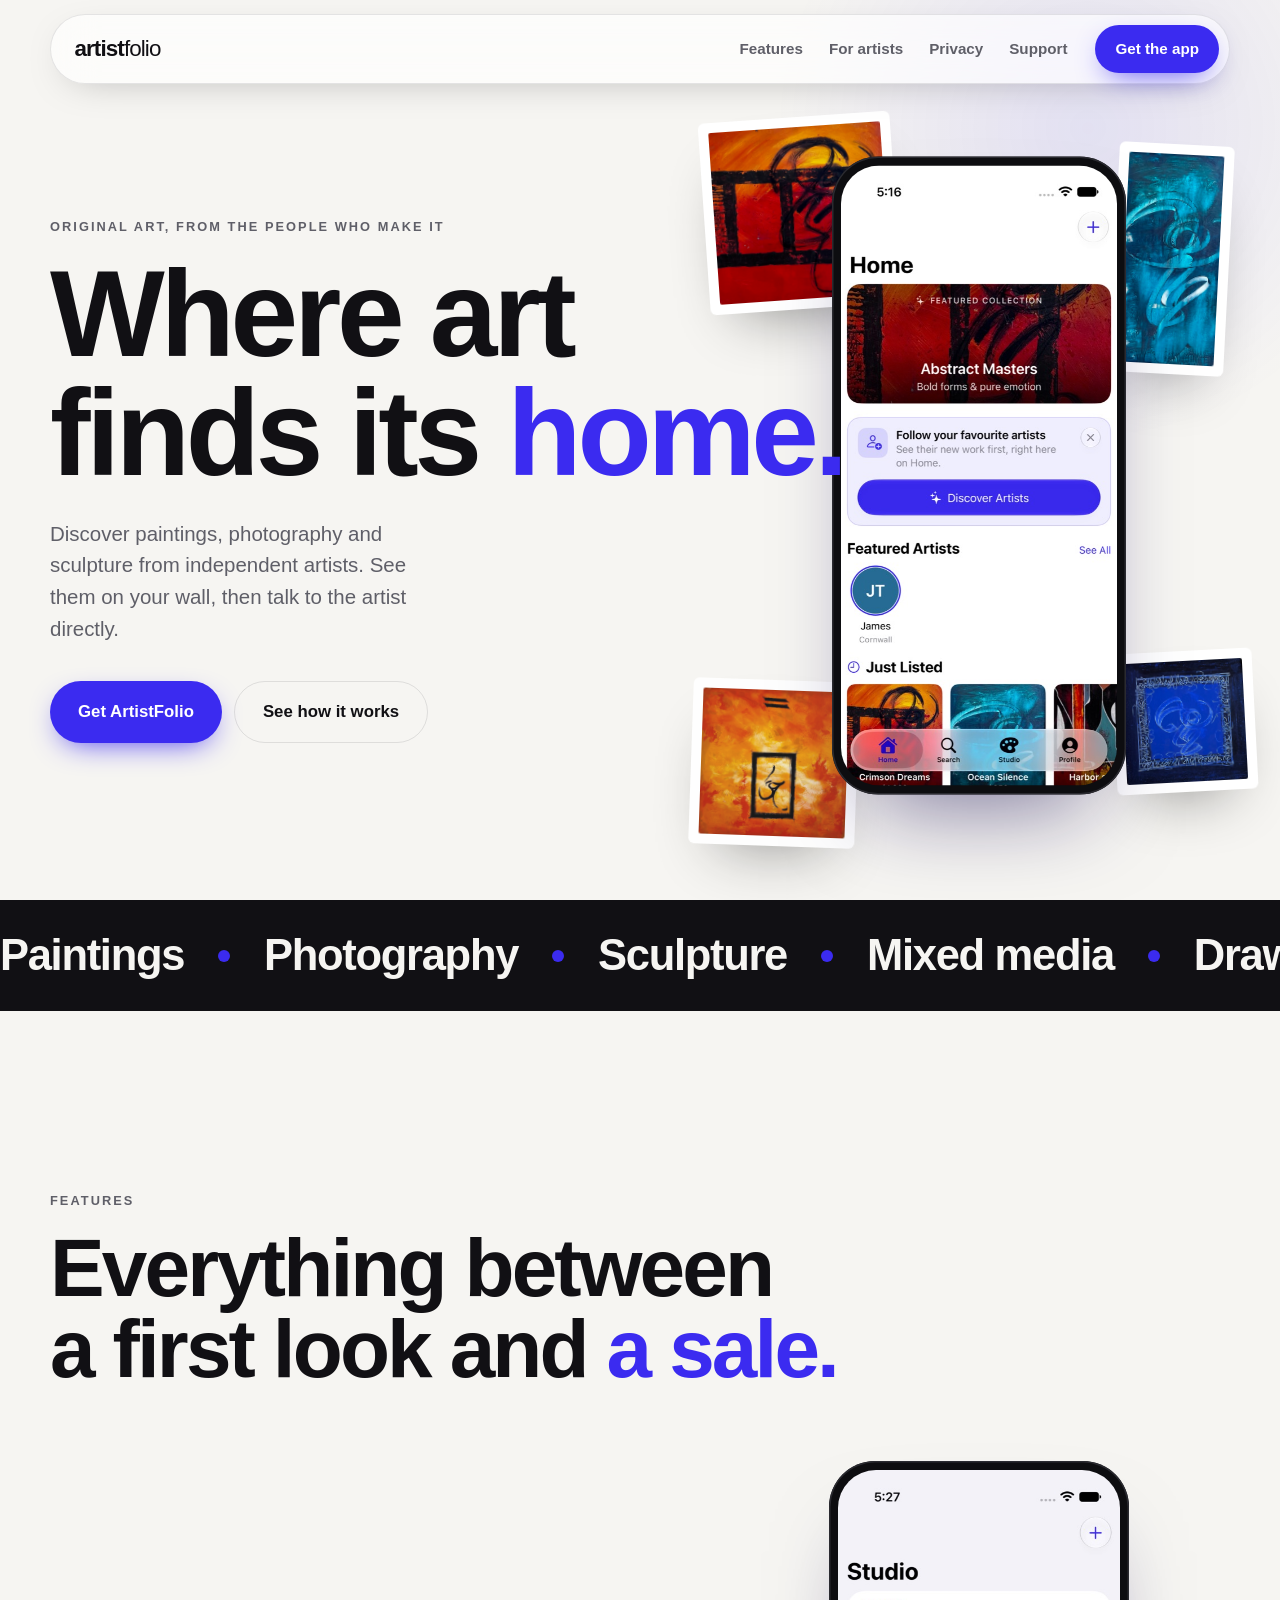
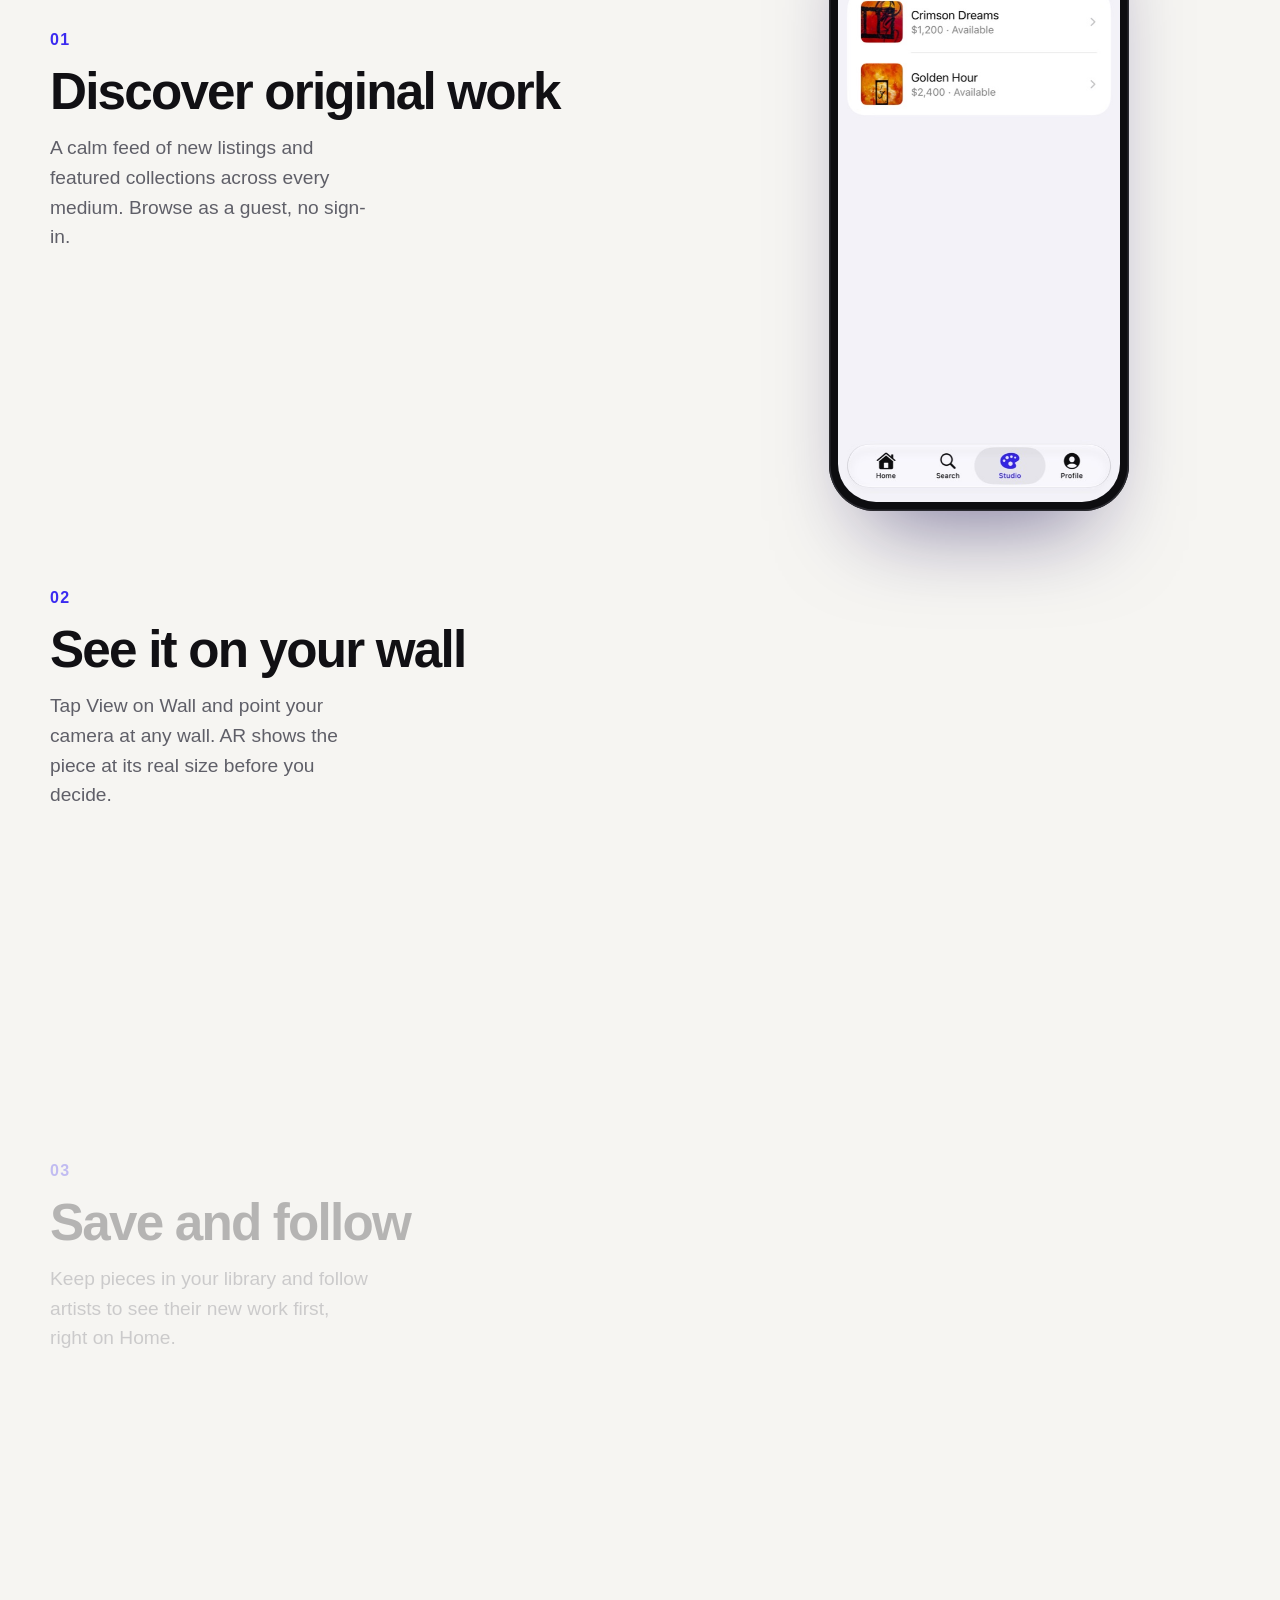
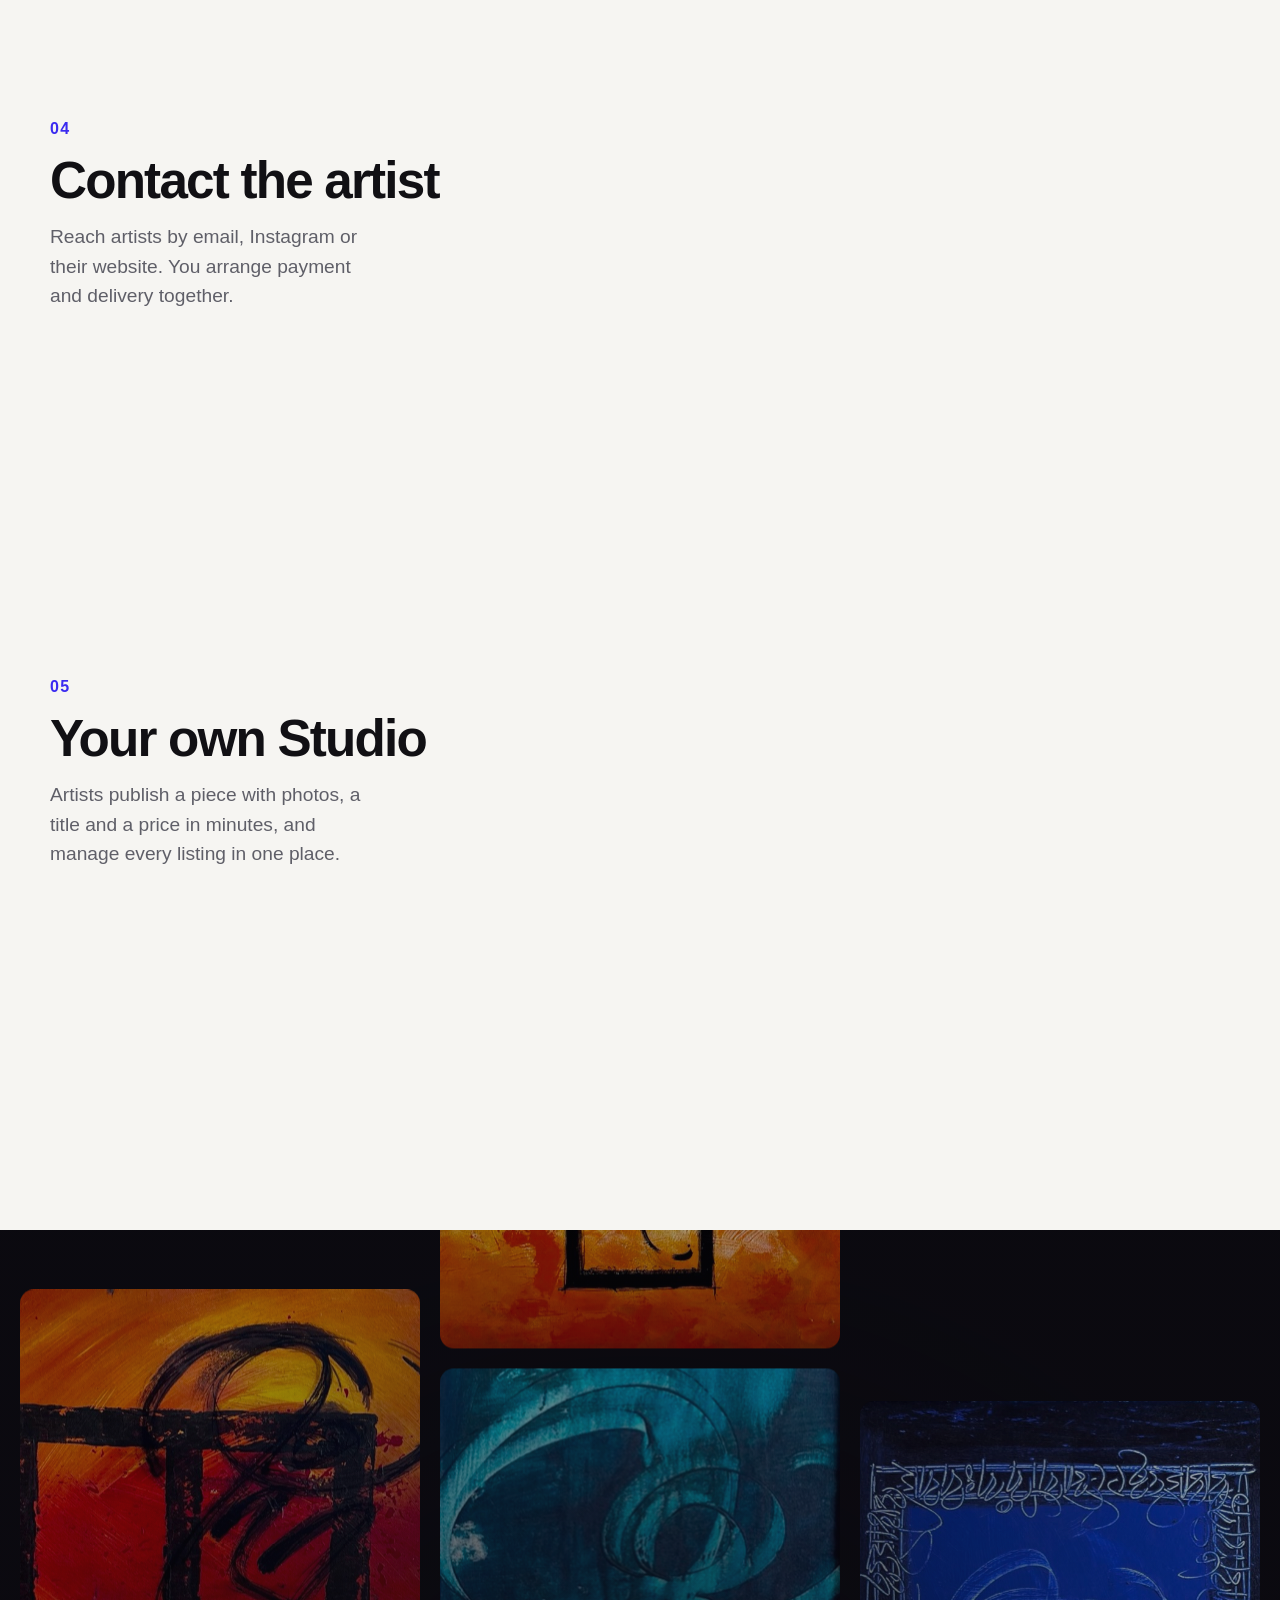
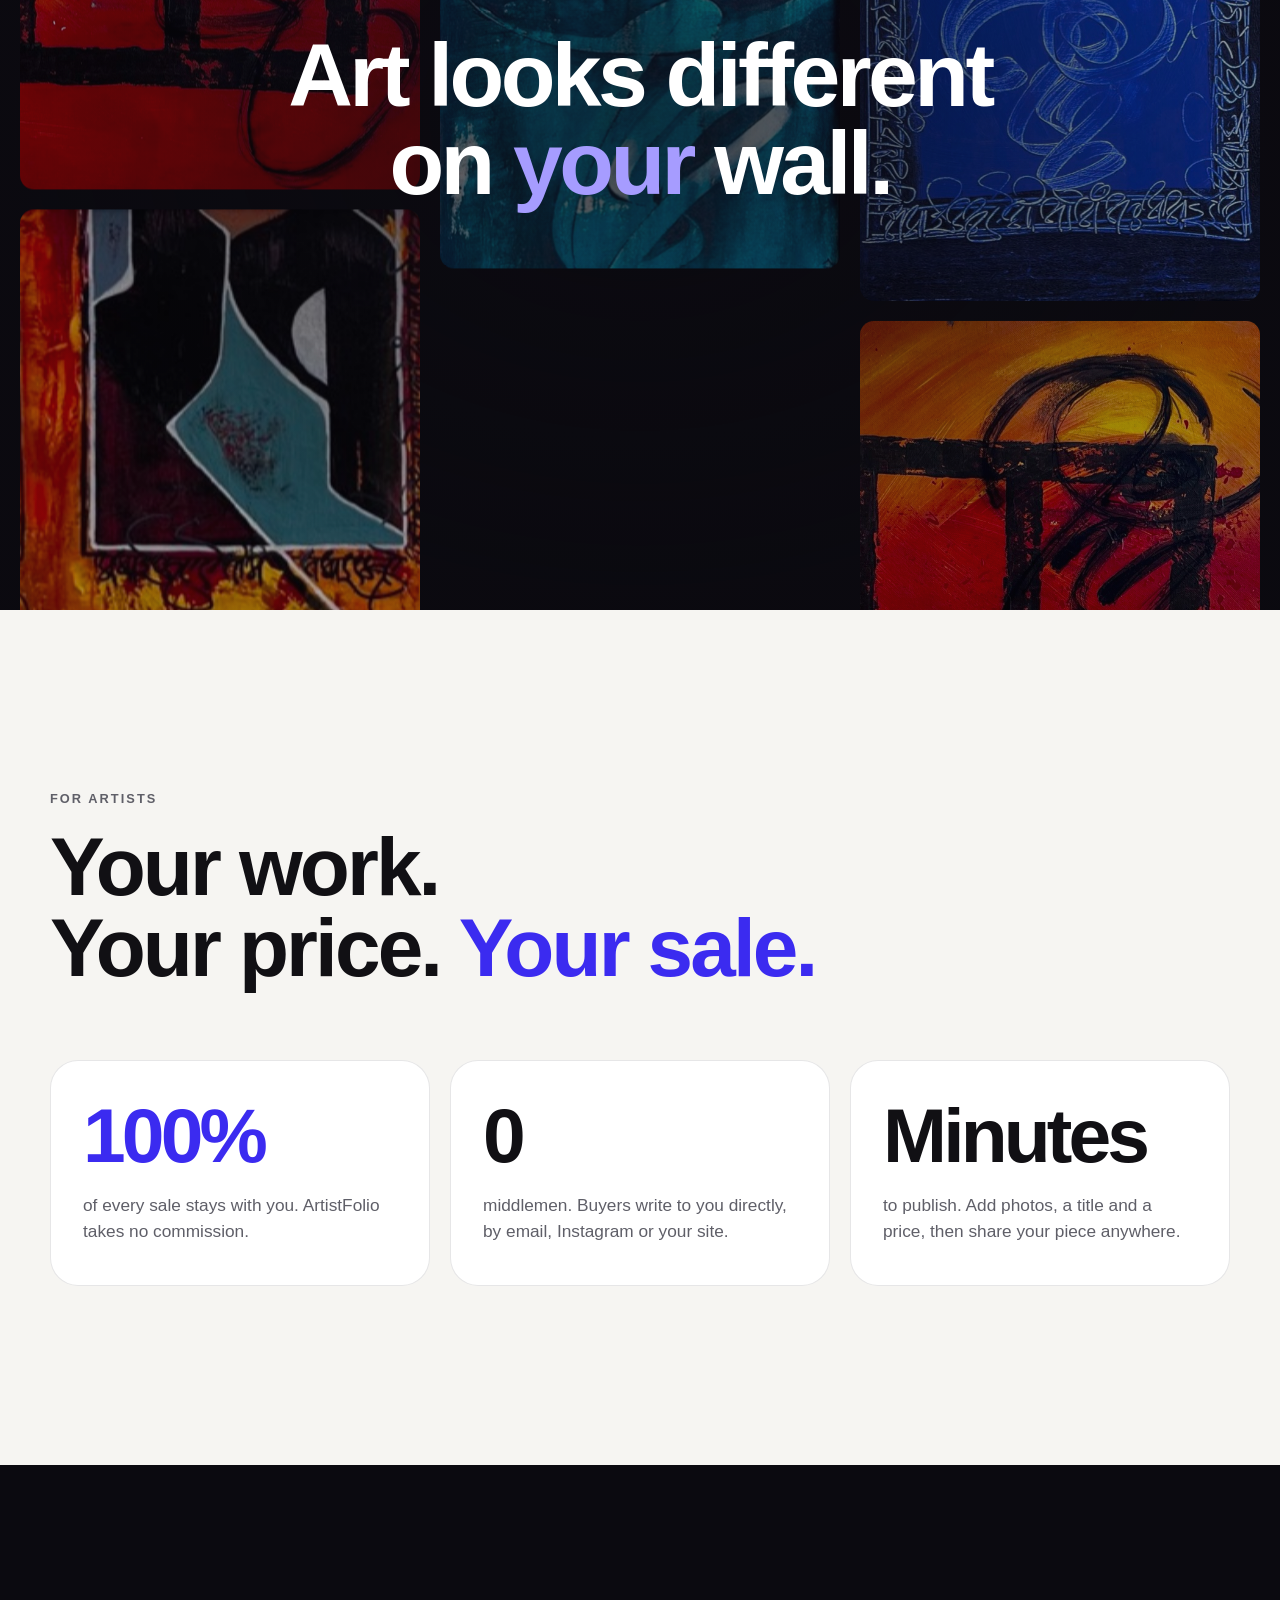
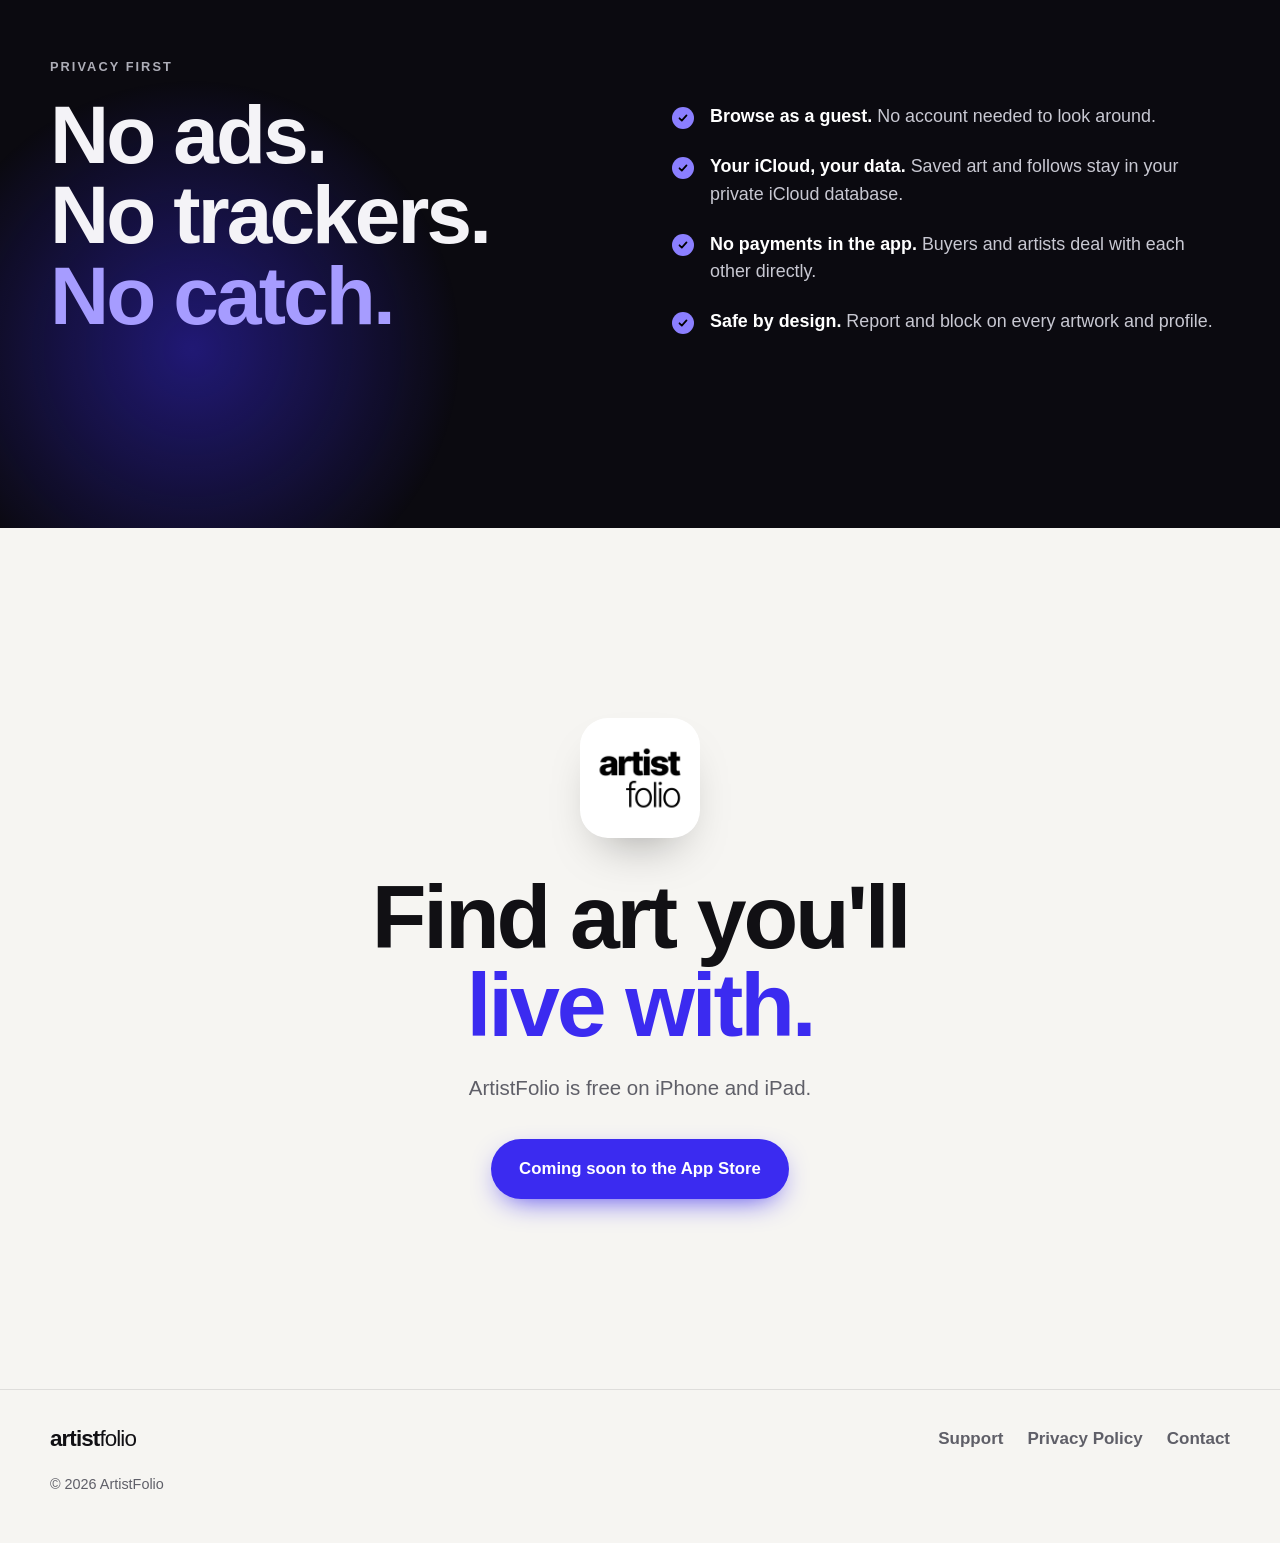
==== index.html @ d30d2eec "ArtistFolio landing page with parallax, support and privacy Co-Authored-By: Claude Opus 5.5 <noreply" ====
<!doctype html>
<html lang="en">
<head>
<meta charset="utf-8">
<meta name="viewport" content="width=device-width, initial-scale=1, viewport-fit=cover">
<title>ArtistFolio: discover and collect original art</title>
<meta name="description" content="ArtistFolio connects independent artists with collectors. Discover original paintings, photography and sculpture, preview art on your wall in AR, and contact artists directly. No commission, no ads, no trackers.">
<meta name="theme-color" content="#f6f5f2" media="(prefers-color-scheme: light)">
<meta name="theme-color" content="#0b0a10" media="(prefers-color-scheme: dark)">
<meta property="og:title" content="ArtistFolio">
<meta property="og:description" content="Where art finds its home. Discover and collect original art from independent artists.">
<meta property="og:type" content="website">
<meta property="og:site_name" content="ArtistFolio">
<meta property="og:url" content="https://artistfolioapp.com/">
<meta property="og:image" content="https://artistfolioapp.com/img/og-image.jpg">
<meta name="twitter:card" content="summary_large_image">
<link rel="apple-touch-icon" href="img/apple-touch-icon.png">
<link rel="icon" href="img/apple-touch-icon.png" type="image/png">
<link rel="stylesheet" href="landing.css?v=1">
<script>document.documentElement.classList.add('js')</script>
<script src="landing.js?v=1" defer></script>
</head>
<body>
<a class="skip" href="#main">Skip to content</a>

<header class="nav" id="nav">
  <div class="nav-bar glass">
    <a class="wordmark" href="#top" aria-label="ArtistFolio, back to top"><b>artist</b><span>folio</span></a>
    <nav class="nav-links" aria-label="Main">
      <a href="#features">Features</a>
      <a href="#artists">For artists</a>
      <a href="#privacy">Privacy</a>
      <a href="support.html">Support</a>
    </nav>
    <a class="btn btn-primary nav-cta" href="#download">Get the app</a>
  </div>
</header>

<main id="main">

<!-- Hero: three depth layers of artwork drift at different speeds -->
<section class="hero" id="top">
  <div class="hero-glow" data-speed="0.15" aria-hidden="true"></div>
  <div class="hero-art" aria-hidden="true">
    <figure class="frame f1" data-speed="-0.25"><img src="img/art-1.jpg" alt=""></figure>
    <figure class="frame f2" data-speed="0.35"><img src="img/art-2.jpg" alt=""></figure>
    <figure class="frame f3" data-speed="-0.12"><img src="img/art-3.jpg" alt=""></figure>
    <figure class="frame f4" data-speed="0.22"><img src="img/art-4.jpg" alt=""></figure>
  </div>
  <div class="container hero-inner">
    <p class="eyebrow">Original art, from the people who make it</p>
    <h1>Where art<br>finds its <em>home.</em></h1>
    <p class="lead">Discover paintings, photography and sculpture from independent artists. See them on your wall, then talk to the artist directly.</p>
    <div class="hero-actions">
      <a class="btn btn-primary btn-lg" href="#download">Get ArtistFolio</a>
      <a class="btn btn-ghost btn-lg" href="#features">See how it works</a>
    </div>
  </div>
  <div class="hero-phone" data-speed="-0.08">
    <div class="phone"><img src="img/screen-01_home.jpg" alt="ArtistFolio Home tab with a featured collection, featured artists and new listings" width="1100" height="2384"></div>
  </div>
</section>

<!-- Mediums band -->
<section class="band" aria-label="Mediums on ArtistFolio">
  <div class="band-track" data-drift="-1">
    <span>Paintings</span><i></i><span>Photography</span><i></i><span>Sculpture</span><i></i><span>Mixed media</span><i></i><span>Drawing</span><i></i><span>Printmaking</span><i></i>
    <span aria-hidden="true">Paintings</span><i></i><span aria-hidden="true">Photography</span><i></i><span aria-hidden="true">Sculpture</span><i></i><span aria-hidden="true">Mixed media</span><i></i>
  </div>
</section>

<!-- Features: phone pins while steps scroll past -->
<section class="features" id="features">
  <div class="container">
    <header class="section-head reveal">
      <p class="eyebrow">Features</p>
      <h2>Everything between<br>a first look and <em>a sale.</em></h2>
    </header>
    <div class="feature-grid">
      <div class="feature-steps">
        <article class="feature is-active">
          <span class="num">01</span>
          <h3>Discover original work</h3>
          <p>A calm feed of new listings and featured collections across every medium. Browse as a guest, no sign-in.</p>
        </article>
        <article class="feature">
          <span class="num">02</span>
          <h3>See it on your wall</h3>
          <p>Tap View on Wall and point your camera at any wall. AR shows the piece at its real size before you decide.</p>
        </article>
        <article class="feature">
          <span class="num">03</span>
          <h3>Save and follow</h3>
          <p>Keep pieces in your library and follow artists to see their new work first, right on Home.</p>
        </article>
        <article class="feature">
          <span class="num">04</span>
          <h3>Contact the artist</h3>
          <p>Reach artists by email, Instagram or their website. You arrange payment and delivery together.</p>
        </article>
        <article class="feature">
          <span class="num">05</span>
          <h3>Your own Studio</h3>
          <p>Artists publish a piece with photos, a title and a price in minutes, and manage every listing in one place.</p>
        </article>
      </div>
      <div class="feature-phone">
        <div class="phone phone-pin">
          <img class="is-active" src="img/screen-01_home.jpg" alt="Home feed" width="1100" height="2384">
          <img src="img/screen-03_detail.jpg" alt="Artwork detail with View on Wall" width="1100" height="2384" aria-hidden="true">
          <img src="img/screen-05_profile.jpg" alt="Profile with saved artworks and following" width="1100" height="2384" aria-hidden="true">
          <img src="img/screen-03_detail.jpg" alt="Artwork detail with Contact Artist" width="1100" height="2384" aria-hidden="true">
          <img src="img/screen-04_studio.jpg" alt="Studio with an artist's listings" width="1100" height="2384" aria-hidden="true">
        </div>
      </div>
    </div>
  </div>
</section>

<!-- Parallax gallery wall -->
<section class="wall" aria-label="Artwork on ArtistFolio">
  <div class="wall-col" data-speed="-0.18"><img src="img/art-1.jpg" alt="" loading="lazy"><img src="img/art-5.jpg" alt="" loading="lazy"></div>
  <div class="wall-col" data-speed="0.12"><img src="img/art-3.jpg" alt="" loading="lazy"><img src="img/art-2.jpg" alt="" loading="lazy"></div>
  <div class="wall-col" data-speed="-0.3"><img src="img/art-4.jpg" alt="" loading="lazy"><img src="img/art-1.jpg" alt="" loading="lazy"></div>
  <div class="wall-quote">
    <p>Art looks different<br>on <em>your</em> wall.</p>
  </div>
</section>

<!-- For artists -->
<section class="artists" id="artists">
  <div class="container">
    <header class="section-head reveal">
      <p class="eyebrow">For artists</p>
      <h2>Your work.<br>Your price. <em>Your sale.</em></h2>
    </header>
    <div class="stats">
      <div class="stat reveal"><strong>100%</strong><span>of every sale stays with you. ArtistFolio takes no commission.</span></div>
      <div class="stat reveal"><strong>0</strong><span>middlemen. Buyers write to you directly, by email, Instagram or your site.</span></div>
      <div class="stat reveal"><strong>Minutes</strong><span>to publish. Add photos, a title and a price, then share your piece anywhere.</span></div>
    </div>
  </div>
</section>

<!-- Privacy -->
<section class="privacy" id="privacy">
  <div class="privacy-glow" data-speed="0.2" aria-hidden="true"></div>
  <div class="container privacy-inner">
    <header class="section-head reveal">
      <p class="eyebrow">Privacy first</p>
      <h2>No ads.<br>No trackers.<br><em>No catch.</em></h2>
    </header>
    <ul class="checks reveal">
      <li><b>Browse as a guest.</b> No account needed to look around.</li>
      <li><b>Your iCloud, your data.</b> Saved art and follows stay in your private iCloud database.</li>
      <li><b>No payments in the app.</b> Buyers and artists deal with each other directly.</li>
      <li><b>Safe by design.</b> Report and block on every artwork and profile.</li>
    </ul>
  </div>
</section>

<!-- Download -->
<section class="cta" id="download">
  <div class="container cta-inner reveal">
    <img class="cta-logo" src="img/logo.png" alt="" width="520" height="520">
    <h2>Find art you'll<br><em>live with.</em></h2>
    <p class="lead">ArtistFolio is free on iPhone and iPad.</p>
    <a class="btn btn-primary btn-lg" href="mailto:artistfolio.app@gmail.com?subject=ArtistFolio%20launch">Coming soon to the App Store</a>
  </div>
</section>

</main>

<footer class="footer">
  <div class="container footer-inner">
    <a class="wordmark" href="#top"><b>artist</b><span>folio</span></a>
    <nav aria-label="Footer">
      <a href="support.html">Support</a>
      <a href="privacy.html">Privacy Policy</a>
      <a href="mailto:artistfolio.app@gmail.com">Contact</a>
    </nav>
    <p>© 2026 ArtistFolio</p>
  </div>
</footer>
</body>
</html>
---- landing.css ----
/* ArtistFolio landing. Gallery-white walls, heavy type, ultramarine used sparingly. */
:root {
  --bg: #f6f5f2;
  --surface: #ffffff;
  --ink: #111014;
  --ink-2: #5f5f68;
  --line: rgba(17, 16, 20, .1);
  --accent: #3b2bf0;
  --on-accent: #fff;
  --accent-soft: rgba(59, 43, 240, .1);
  --dark: #0b0a10;
  --glass: rgba(255, 255, 255, .66);
  --radius: 28px;
  --font: -apple-system, BlinkMacSystemFont, "SF Pro Display", "Inter", "Helvetica Neue", Arial, sans-serif;
  color-scheme: light dark;
}
@media (prefers-color-scheme: dark) {
  :root {
    --bg: #0b0a10;
    --surface: #16151c;
    --ink: #f4f3f7;
    --ink-2: #aeaeb8;
    --line: rgba(255, 255, 255, .12);
    --accent: #8b7fff;
    --on-accent: #000;
    --accent-soft: rgba(139, 127, 255, .14);
    --glass: rgba(22, 21, 28, .62);
  }
}

*, *::before, *::after { box-sizing: border-box; }
html { scroll-behavior: smooth; -webkit-text-size-adjust: 100%; }
@media (prefers-reduced-motion: reduce) { html { scroll-behavior: auto; } }
body {
  margin: 0;
  font-family: var(--font);
  background: var(--bg);
  color: var(--ink);
  line-height: 1.55;
  font-size: 1.0625rem;
  -webkit-font-smoothing: antialiased;
  overflow-x: hidden;
}
img { display: block; max-width: 100%; }
a { color: inherit; }
h1, h2, h3 { margin: 0; font-weight: 850; letter-spacing: -.035em; line-height: .98; }
em { font-style: normal; color: var(--accent); }
.container { width: min(1180px, 100% - 48px); margin-inline: auto; }
.skip { position: absolute; left: -999px; top: 8px; z-index: 100; background: var(--ink); color: var(--bg); padding: 8px 14px; border-radius: 8px; }
.skip:focus { left: 8px; }
:focus-visible { outline: 3px solid var(--accent); outline-offset: 3px; border-radius: 6px; }

.eyebrow {
  margin: 0 0 18px;
  font-size: .8rem; font-weight: 700; letter-spacing: .16em; text-transform: uppercase;
  color: var(--ink-2);
}
.lead { font-size: clamp(1.1rem, 1.6vw, 1.3rem); color: var(--ink-2); max-width: 34ch; margin: 24px 0 0; }

/* Buttons */
.btn {
  display: inline-flex; align-items: center; justify-content: center;
  padding: 12px 20px; border-radius: 999px;
  font-weight: 700; font-size: .95rem; text-decoration: none; white-space: nowrap;
  transition: transform .2s ease, background .2s ease, box-shadow .2s ease;
}
.btn-lg { padding: 17px 28px; font-size: 1.05rem; }
.btn-primary { background: var(--accent); color: var(--on-accent); box-shadow: 0 10px 30px -12px var(--accent); }
.btn-primary:hover { transform: translateY(-2px); box-shadow: 0 16px 36px -12px var(--accent); }
.btn-ghost { border: 1.5px solid var(--line); color: var(--ink); }
.btn-ghost:hover { background: var(--accent-soft); }

/* Nav: glass pill, like the app's tab bar */
.nav { position: fixed; inset: 14px 0 auto; z-index: 50; display: flex; justify-content: center; pointer-events: none; }
.glass {
  background: var(--glass);
  backdrop-filter: blur(22px) saturate(1.6);
  -webkit-backdrop-filter: blur(22px) saturate(1.6);
  border: 1px solid var(--line);
  box-shadow: 0 10px 40px -20px rgba(0, 0, 0, .35);
}
.nav-bar {
  pointer-events: auto;
  width: min(1180px, 100% - 28px);
  display: flex; align-items: center; gap: 28px;
  padding: 10px 10px 10px 24px; border-radius: 999px;
  transition: width .35s ease, padding .35s ease;
}
.nav.is-compact .nav-bar { width: min(860px, 100% - 28px); }
.wordmark { text-decoration: none; font-size: 1.4rem; letter-spacing: -.04em; line-height: 1; }
.wordmark b { font-weight: 900; }
.wordmark span { font-weight: 300; }
.nav-links { display: flex; gap: 26px; margin-left: auto; }
.nav-links a { text-decoration: none; font-weight: 600; font-size: .95rem; color: var(--ink-2); }
.nav-links a:hover { color: var(--ink); }
@media (max-width: 760px) {
  .nav-links { display: none; }
  .nav-cta { margin-left: auto; }
}

/* Hero */
.hero {
  position: relative; min-height: 100svh;
  display: grid; grid-template-columns: 1fr; align-items: center;
  padding: 140px 0 80px; overflow: hidden; isolation: isolate;
}
.hero-glow {
  position: absolute; z-index: -2; width: 70vw; height: 70vw; right: -20vw; top: -25vw;
  background: radial-gradient(closest-side, var(--accent-soft), transparent 70%);
  border-radius: 50%;
}
.hero-inner { position: relative; z-index: 2; }
.hero h1 { font-size: clamp(3.4rem, 9.5vw, 8.6rem); }
.hero-actions { display: flex; flex-wrap: wrap; gap: 12px; margin-top: 36px; }

.hero-art { position: absolute; inset: 0; z-index: -1; pointer-events: none; }
.frame {
  position: absolute; margin: 0; padding: 10px; background: var(--surface);
  border-radius: 6px; box-shadow: 0 30px 60px -30px rgba(0, 0, 0, .45);
  will-change: transform;
}
.frame img { width: 100%; height: 100%; object-fit: cover; border-radius: 2px; }
.f1 { width: 15vw; aspect-ratio: 1; right: 30vw; top: 13vh; rotate: -4deg; }
.f2 { width: 9vw; aspect-ratio: .5; right: 4vw; top: 16vh; rotate: 3deg; }
.f3 { width: 13vw; aspect-ratio: 1; right: 33vw; bottom: 6vh; rotate: 2deg; opacity: .9; }
.f4 { width: 11vw; aspect-ratio: 1; right: 2vw; bottom: 12vh; rotate: -3deg; }

.hero-phone { position: absolute; right: 12vw; top: 50%; translate: 0 -46%; z-index: 1; width: min(300px, 23vw); }
.phone {
  position: relative; aspect-ratio: 1100 / 2384; border-radius: 46px; padding: 9px;
  background: #0d0d10; box-shadow: 0 50px 90px -40px rgba(20, 10, 80, .55), inset 0 0 0 1.5px #2a2a30;
}
.phone img { width: 100%; height: 100%; object-fit: cover; border-radius: 38px; }

@media (max-width: 980px) {
  .hero { padding-bottom: 0; }
  .hero-phone { position: relative; right: auto; top: auto; translate: none; width: min(280px, 70vw); margin: 56px auto -120px; }
  .f1 { width: 30vw; right: -6vw; top: 12vh; opacity: .25; }
  .f2, .f3 { display: none; }
  .f4 { width: 24vw; left: -6vw; right: auto; bottom: 30vh; opacity: .25; }
}

/* Mediums band */
.band { position: relative; z-index: 3; background: var(--ink); color: var(--bg); overflow: hidden; padding: 22px 0; }
.band-track { display: flex; align-items: center; gap: 34px; width: max-content; will-change: transform; }
.band span { font-size: clamp(1.6rem, 3.4vw, 2.8rem); font-weight: 850; letter-spacing: -.03em; }
.band i { width: 12px; height: 12px; border-radius: 50%; background: var(--accent); flex: none; }

/* Section heads */
section { position: relative; }
.section-head h2 { font-size: clamp(2.6rem, 6.4vw, 5.6rem); }
.features, .artists { padding: clamp(96px, 14vw, 180px) 0; }

/* Features */
.feature-grid { display: grid; grid-template-columns: 1.1fr .9fr; gap: 64px; margin-top: 72px; }
.feature { min-height: 62vh; display: flex; flex-direction: column; justify-content: center; opacity: .28; transition: opacity .45s ease; }
.feature.is-active { opacity: 1; }
.feature .num { font-weight: 800; color: var(--accent); font-size: 1rem; letter-spacing: .08em; }
.feature h3 { font-size: clamp(2rem, 4vw, 3.4rem); margin: 14px 0 16px; }
.feature p { color: var(--ink-2); font-size: 1.2rem; max-width: 30ch; margin: 0; }
.feature-phone { position: relative; }
.phone-pin { position: sticky; top: calc(50vh - min(310px, 38vh)); width: min(300px, 100%); height: auto; margin-inline: auto; }
.phone-pin img { position: absolute; inset: 9px; width: calc(100% - 18px); height: calc(100% - 18px); opacity: 0; transform: scale(.98); transition: opacity .5s ease, transform .5s ease; }
.phone-pin img.is-active { opacity: 1; transform: none; }
@media (max-width: 860px) {
  .feature-grid { grid-template-columns: 1fr; gap: 0; }
  .feature-phone { display: none; }
  .feature { min-height: auto; opacity: 1; padding: 36px 0; border-top: 1px solid var(--line); }
}

/* Gallery wall: three columns drift at different speeds */
.wall {
  height: clamp(560px, 110vh, 980px); overflow: hidden;
  display: grid; grid-template-columns: repeat(3, 1fr); gap: 20px; padding: 0 20px;
  background: var(--dark);
}
.wall-col { display: grid; gap: 20px; align-content: start; margin-top: -12vh; will-change: transform; }
.wall-col:nth-child(2) { margin-top: -30vh; }
.wall-col img { width: 100%; aspect-ratio: 4 / 5; object-fit: cover; border-radius: 14px; }
.wall-quote {
  position: absolute; inset: 0; display: grid; place-items: center; text-align: center;
  background: radial-gradient(ellipse at center, rgba(11, 10, 16, .78), rgba(11, 10, 16, .35) 70%);
}
.wall-quote p { margin: 0; color: #fff; font-weight: 900; letter-spacing: -.04em; line-height: .98; font-size: clamp(2.6rem, 7vw, 6.4rem); }
.wall-quote em { color: #a69cff; }

/* For artists */
.stats { display: grid; grid-template-columns: repeat(3, 1fr); gap: 20px; margin-top: 72px; }
.stat { background: var(--surface); border: 1px solid var(--line); border-radius: var(--radius); padding: 36px 32px 40px; }
.stat strong { display: block; font-size: clamp(3rem, 6vw, 5rem); font-weight: 900; letter-spacing: -.05em; line-height: 1; }
.stat:first-child strong { color: var(--accent); }
.stat span { display: block; margin-top: 18px; color: var(--ink-2); font-size: 1.08rem; }
@media (max-width: 860px) { .stats { grid-template-columns: 1fr; } }

/* Privacy: dark room */
.privacy { background: var(--dark); color: #f4f3f7; padding: clamp(110px, 15vw, 200px) 0; overflow: hidden; isolation: isolate; }
.privacy .eyebrow { color: #aeaeb8; }
.privacy em { color: #a69cff; }
.privacy-glow {
  position: absolute; z-index: -1; width: 60vw; height: 60vw; left: -15vw; bottom: -30vw; border-radius: 50%;
  background: radial-gradient(closest-side, rgba(59, 43, 240, .45), transparent 70%);
}
.privacy-inner { display: grid; grid-template-columns: 1fr 1fr; gap: 64px; align-items: end; }
.checks { list-style: none; margin: 0; padding: 0; display: grid; gap: 22px; }
.checks li { padding-left: 38px; position: relative; color: #c8c8d2; font-size: 1.12rem; }
.checks li::before {
  content: ""; position: absolute; left: 0; top: .2em; width: 22px; height: 22px; border-radius: 50%;
  background: #8b7fff url("data:image/svg+xml,%3Csvg xmlns='http://www.w3.org/2000/svg' viewBox='0 0 24 24'%3E%3Cpath d='M6 12.5l4 4 8-9' fill='none' stroke='%23000' stroke-width='3' stroke-linecap='round' stroke-linejoin='round'/%3E%3C/svg%3E") center / 14px no-repeat;
}
.checks b { color: #fff; }
@media (max-width: 860px) { .privacy-inner { grid-template-columns: 1fr; } }

/* CTA */
.cta { padding: clamp(110px, 15vw, 190px) 0; text-align: center; }
.cta-inner { display: flex; flex-direction: column; align-items: center; }
.cta-logo { width: 120px; height: 120px; border-radius: 28px; background: #fff; box-shadow: 0 24px 50px -24px rgba(0, 0, 0, .4); margin-bottom: 36px; }
.cta h2 { font-size: clamp(2.8rem, 7vw, 6rem); }
.cta .lead { margin: 22px auto 36px; }

/* Footer */
.footer { border-top: 1px solid var(--line); padding: 36px 0 48px; }
.footer-inner { display: flex; flex-wrap: wrap; align-items: center; gap: 20px 32px; }
.footer nav { display: flex; gap: 24px; margin-left: auto; }
.footer nav a { text-decoration: none; color: var(--ink-2); font-weight: 600; }
.footer nav a:hover { color: var(--ink); }
.footer p { margin: 0; color: var(--ink-2); font-size: .9rem; width: 100%; }

/* Reveal on scroll (only when JS runs) */
.js .reveal { opacity: 0; transform: translateY(36px); transition: opacity .8s ease, transform .8s cubic-bezier(.2, .7, .2, 1); }
.js .reveal.is-in { opacity: 1; transform: none; }
@media (prefers-reduced-motion: reduce) {
  .js .reveal { opacity: 1; transform: none; transition: none; }
  .phone-pin img, .feature { transition: none; }
}
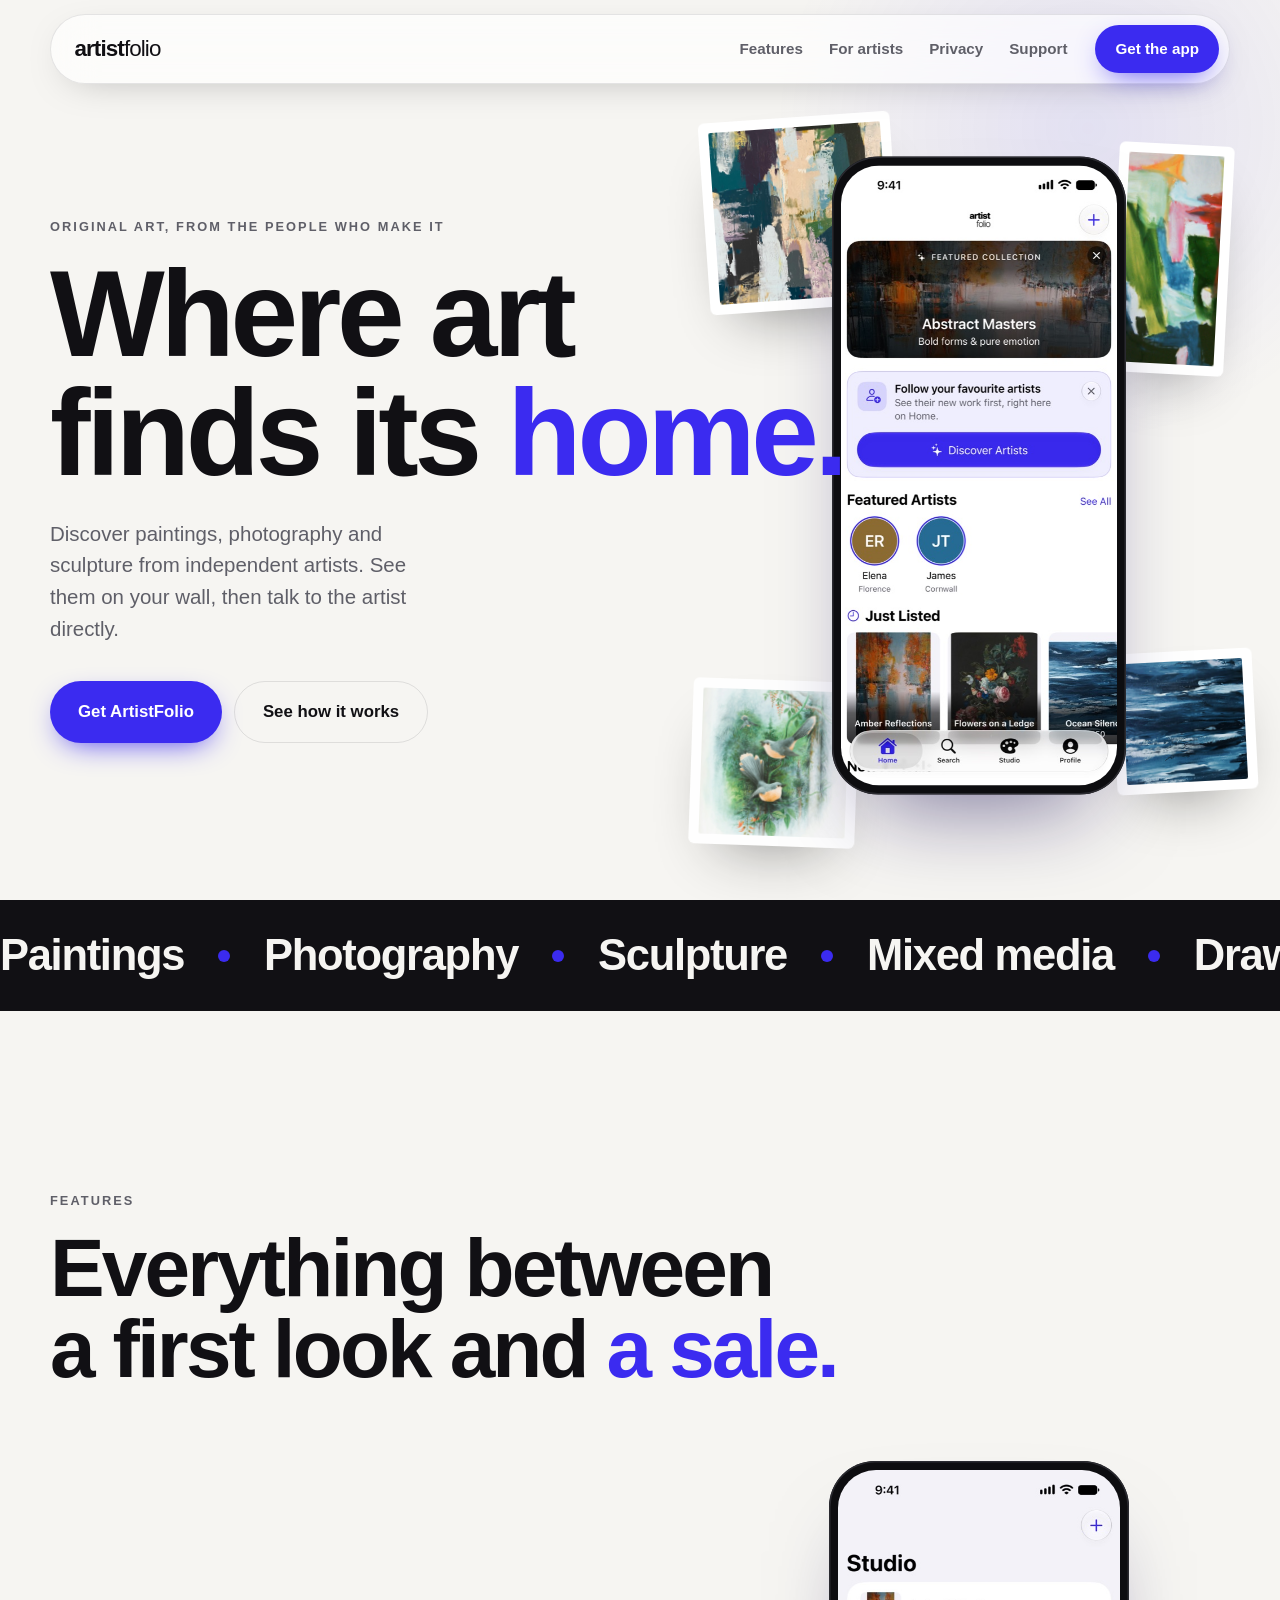
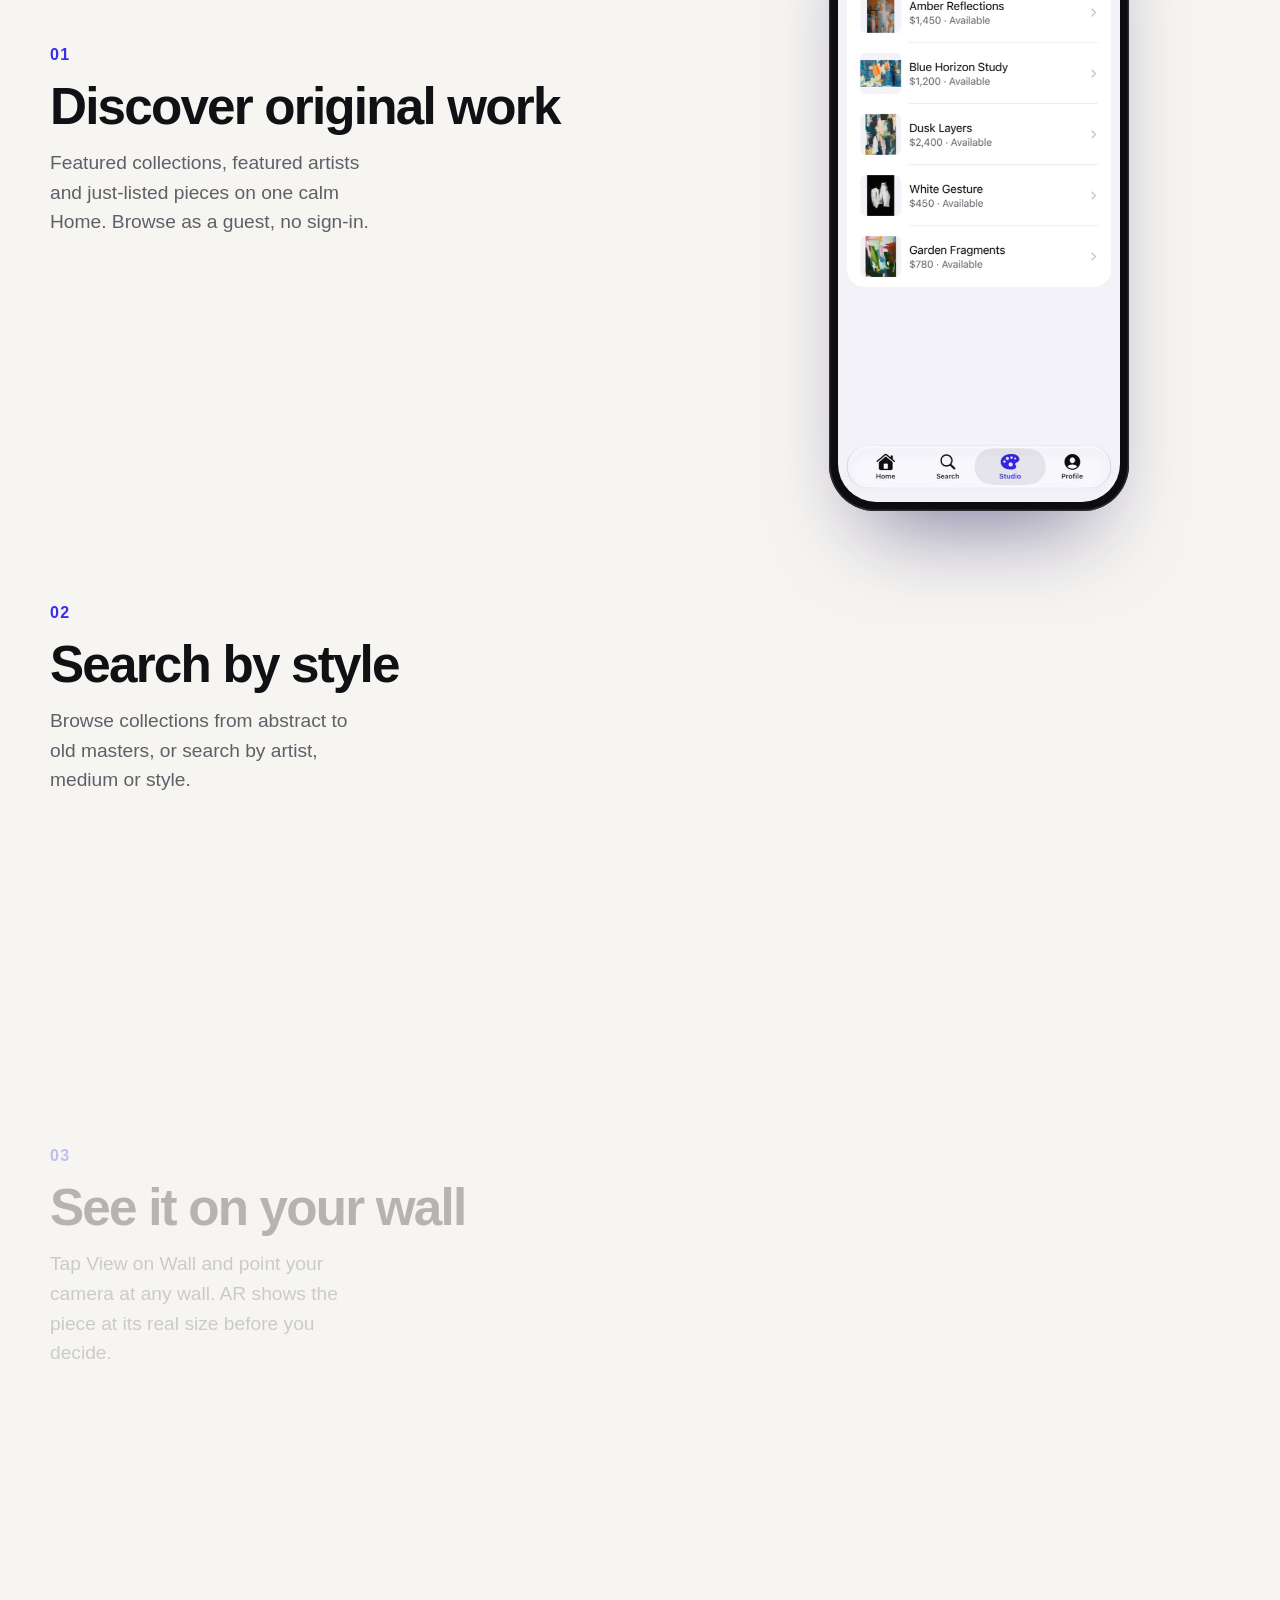
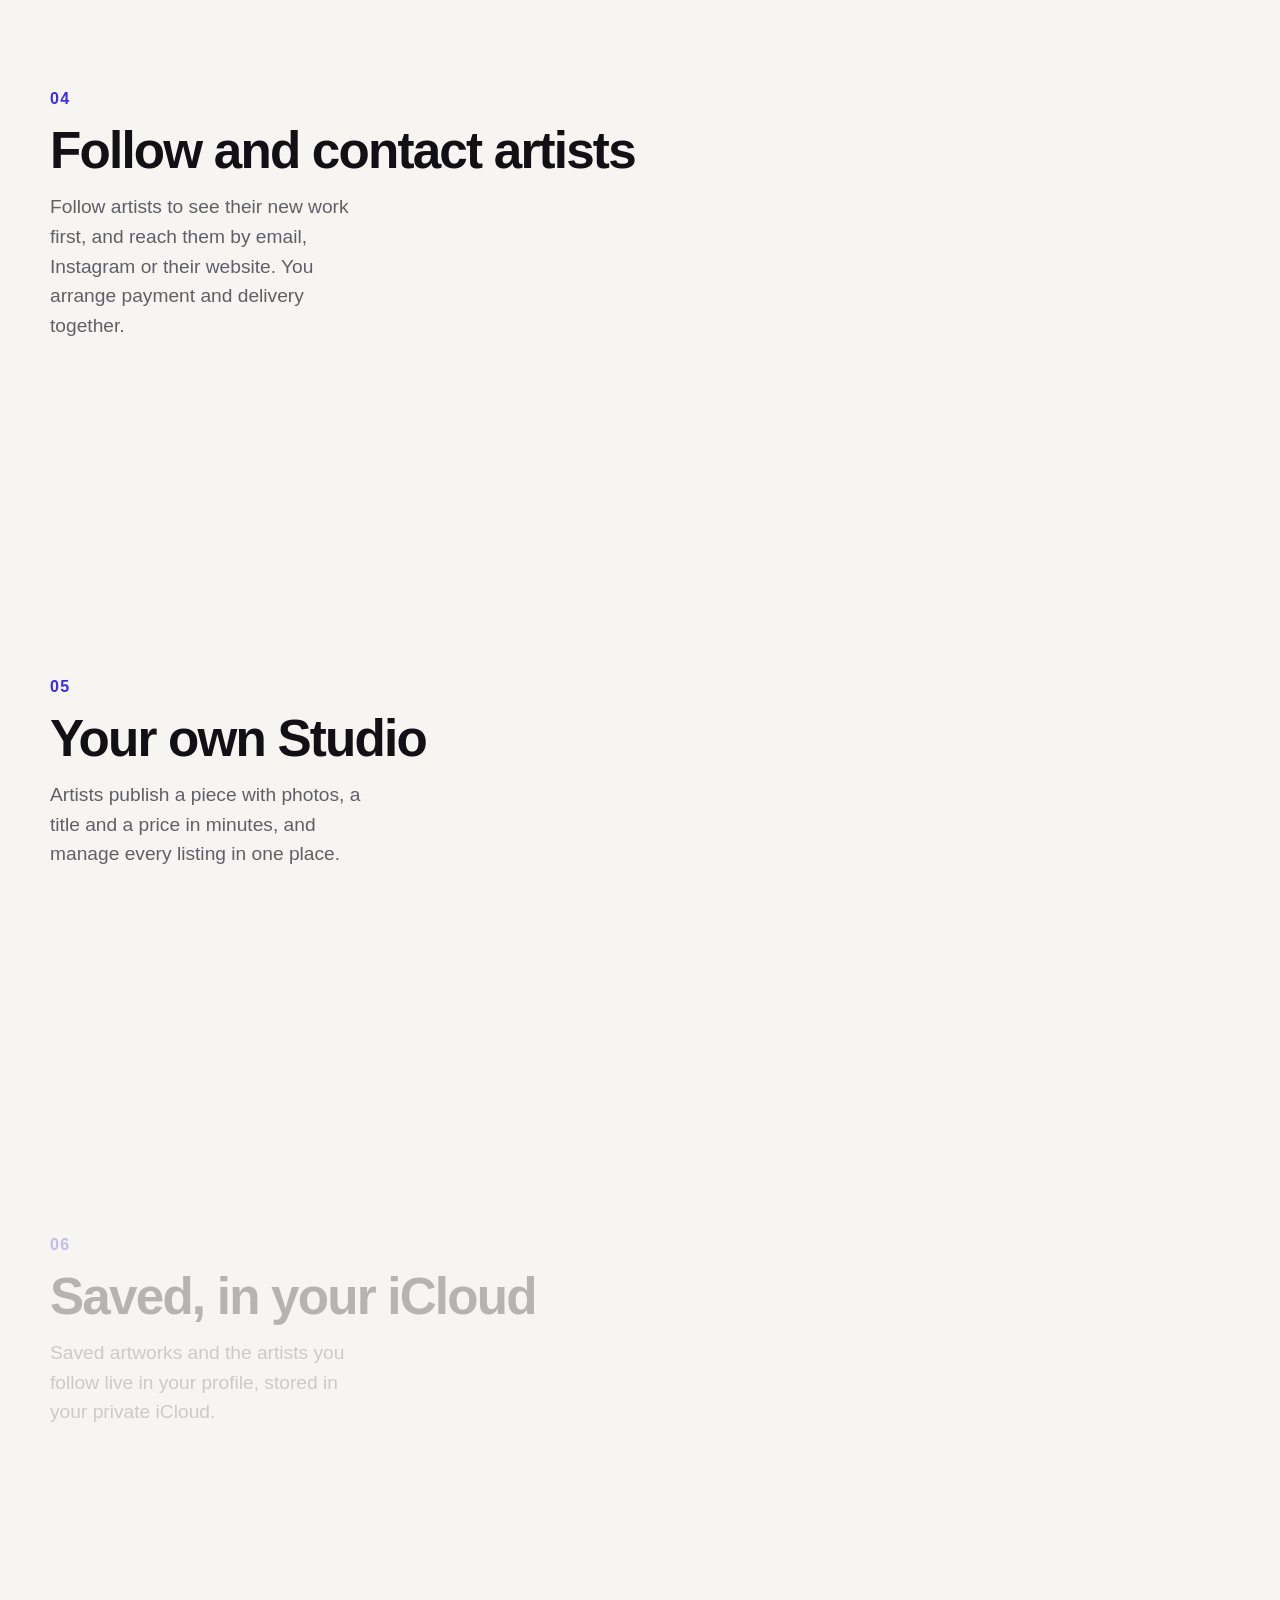
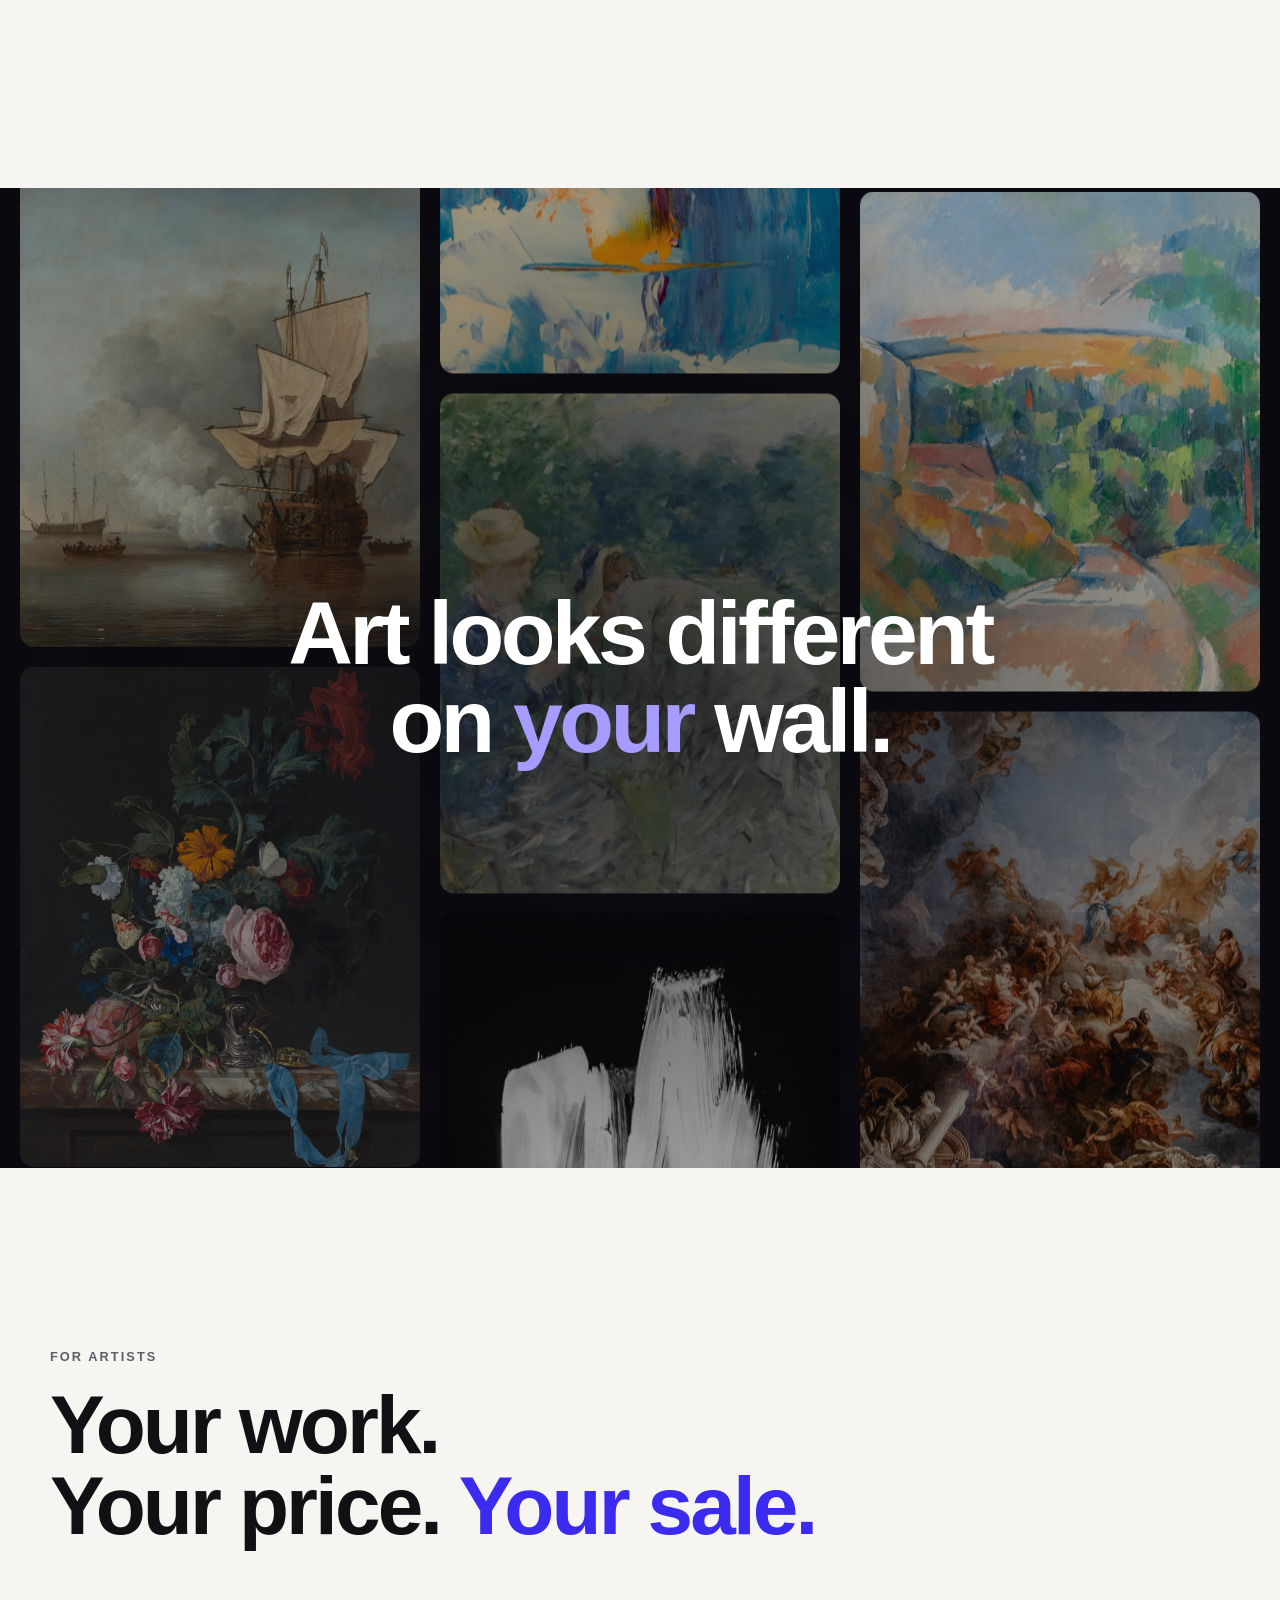
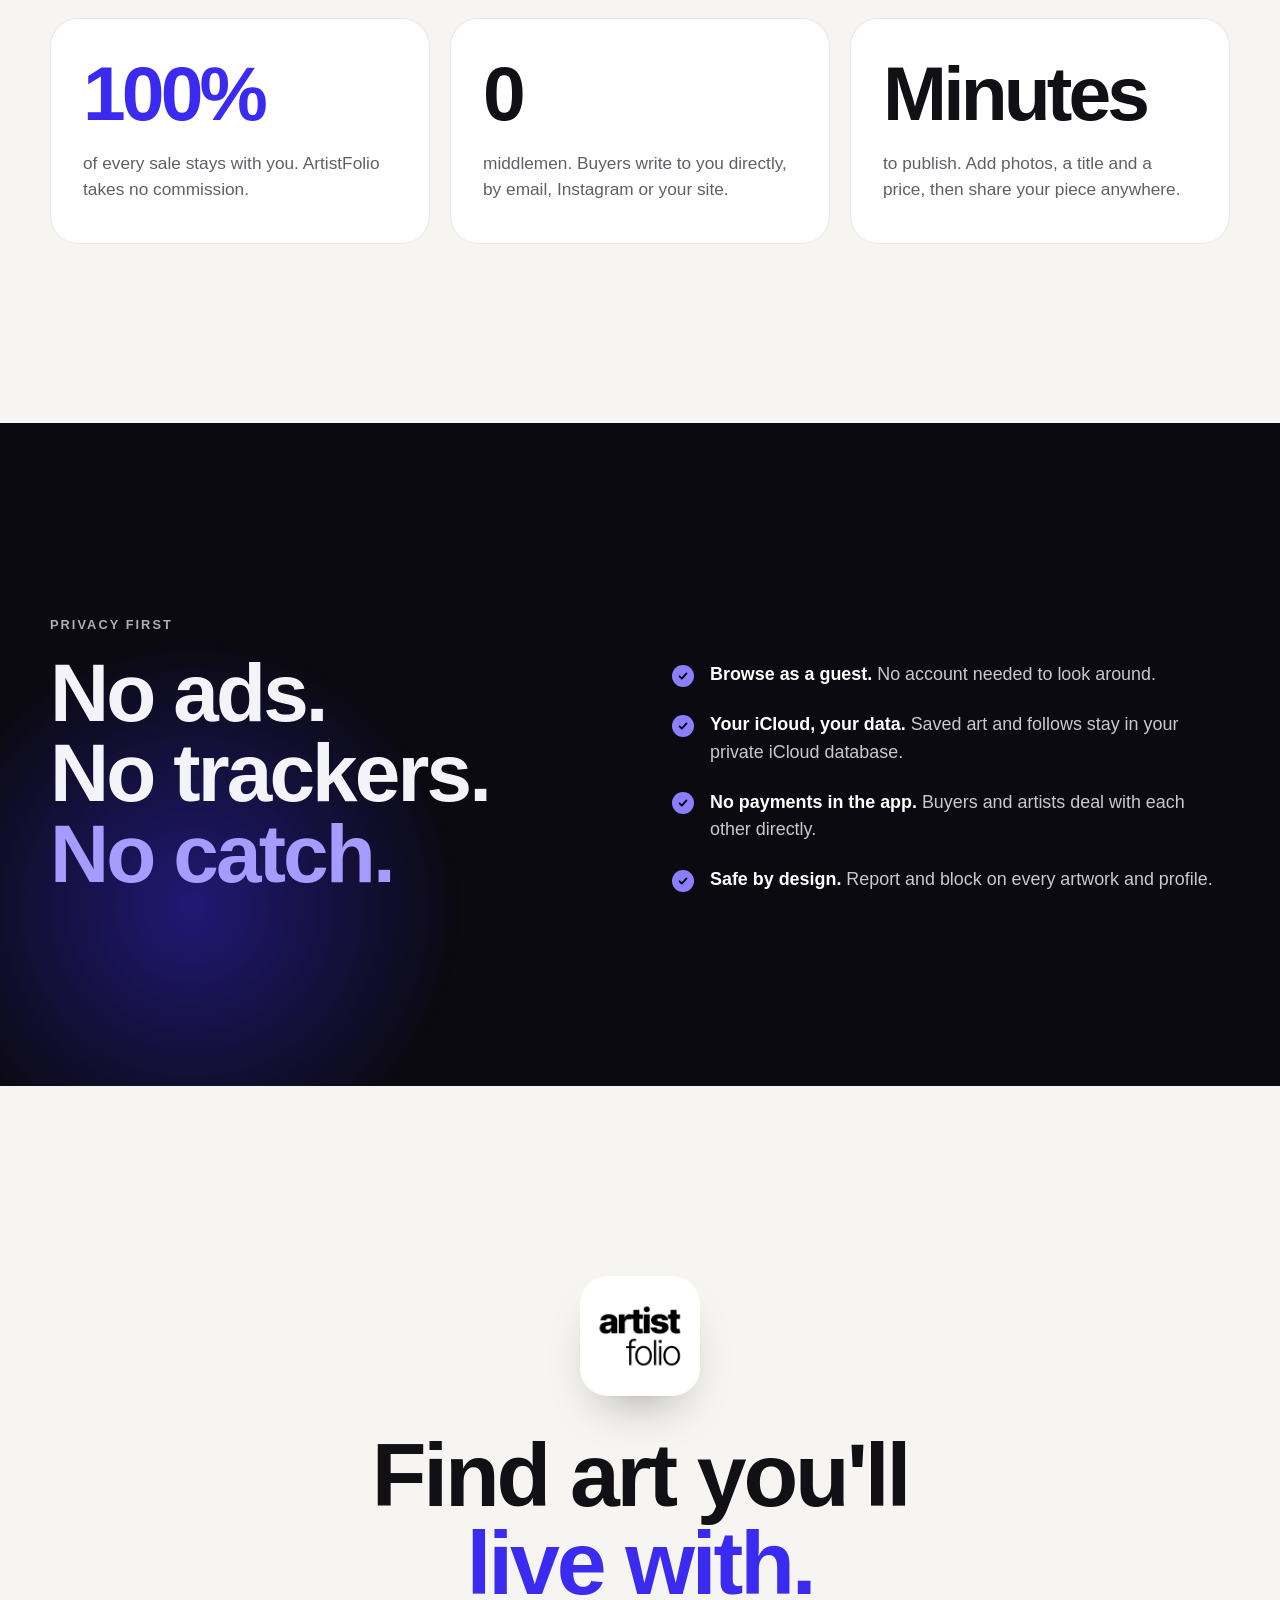
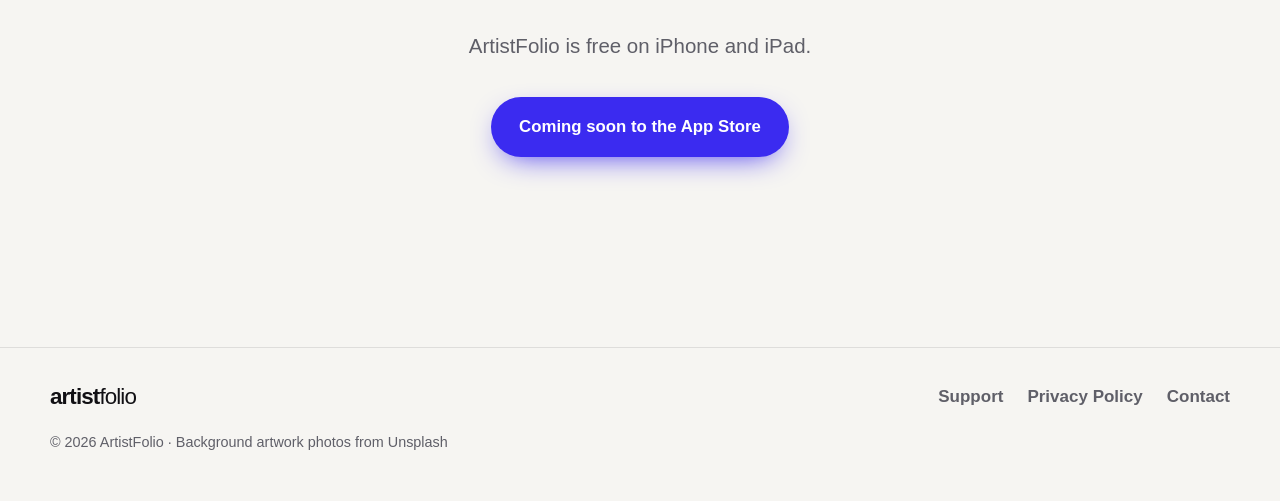
==== commit 9b5596d7: "Use latest app screenshots and new background paintings Six feature steps now match the current scre" ====
--- a/index.html
+++ b/index.html
@@ -16,9 +16,9 @@
 <meta name="twitter:card" content="summary_large_image">
 <link rel="apple-touch-icon" href="img/apple-touch-icon.png">
 <link rel="icon" href="img/apple-touch-icon.png" type="image/png">
-<link rel="stylesheet" href="landing.css?v=1">
+<link rel="stylesheet" href="landing.css?v=2">
 <script>document.documentElement.classList.add('js')</script>
-<script src="landing.js?v=1" defer></script>
+<script src="landing.js?v=2" defer></script>
 </head>
 <body>
 <a class="skip" href="#main">Skip to content</a>
@@ -42,10 +42,10 @@
 <section class="hero" id="top">
   <div class="hero-glow" data-speed="0.15" aria-hidden="true"></div>
   <div class="hero-art" aria-hidden="true">
-    <figure class="frame f1" data-speed="-0.25"><img src="img/art-1.jpg" alt=""></figure>
-    <figure class="frame f2" data-speed="0.35"><img src="img/art-2.jpg" alt=""></figure>
-    <figure class="frame f3" data-speed="-0.12"><img src="img/art-3.jpg" alt=""></figure>
-    <figure class="frame f4" data-speed="0.22"><img src="img/art-4.jpg" alt=""></figure>
+    <figure class="frame f1" data-speed="-0.25"><img src="img/paint/p17.jpg" alt=""></figure>
+    <figure class="frame f2" data-speed="0.35"><img src="img/paint/p11.jpg" alt=""></figure>
+    <figure class="frame f3" data-speed="-0.12"><img src="img/paint/p14.jpg" alt=""></figure>
+    <figure class="frame f4" data-speed="0.22"><img src="img/paint/p12.jpg" alt=""></figure>
   </div>
   <div class="container hero-inner">
     <p class="eyebrow">Original art, from the people who make it</p>
@@ -81,36 +81,42 @@
         <article class="feature is-active">
           <span class="num">01</span>
           <h3>Discover original work</h3>
-          <p>A calm feed of new listings and featured collections across every medium. Browse as a guest, no sign-in.</p>
+          <p>Featured collections, featured artists and just-listed pieces on one calm Home. Browse as a guest, no sign-in.</p>
         </article>
         <article class="feature">
           <span class="num">02</span>
+          <h3>Search by style</h3>
+          <p>Browse collections from abstract to old masters, or search by artist, medium or style.</p>
+        </article>
+        <article class="feature">
+          <span class="num">03</span>
           <h3>See it on your wall</h3>
           <p>Tap View on Wall and point your camera at any wall. AR shows the piece at its real size before you decide.</p>
         </article>
         <article class="feature">
-          <span class="num">03</span>
-          <h3>Save and follow</h3>
-          <p>Keep pieces in your library and follow artists to see their new work first, right on Home.</p>
-        </article>
-        <article class="feature">
           <span class="num">04</span>
-          <h3>Contact the artist</h3>
-          <p>Reach artists by email, Instagram or their website. You arrange payment and delivery together.</p>
+          <h3>Follow and contact artists</h3>
+          <p>Follow artists to see their new work first, and reach them by email, Instagram or their website. You arrange payment and delivery together.</p>
         </article>
         <article class="feature">
           <span class="num">05</span>
           <h3>Your own Studio</h3>
           <p>Artists publish a piece with photos, a title and a price in minutes, and manage every listing in one place.</p>
         </article>
+        <article class="feature">
+          <span class="num">06</span>
+          <h3>Saved, in your iCloud</h3>
+          <p>Saved artworks and the artists you follow live in your profile, stored in your private iCloud.</p>
+        </article>
       </div>
       <div class="feature-phone">
         <div class="phone phone-pin">
-          <img class="is-active" src="img/screen-01_home.jpg" alt="Home feed" width="1100" height="2384">
-          <img src="img/screen-03_detail.jpg" alt="Artwork detail with View on Wall" width="1100" height="2384" aria-hidden="true">
+          <img class="is-active" src="img/screen-01_home.jpg" alt="Home with featured collection, featured artists and new listings" width="1100" height="2384">
+          <img src="img/screen-02_search.jpg" alt="Search with browse collections" width="1100" height="2384" aria-hidden="true">
+          <img src="img/screen-03_detail.jpg" alt="Artwork detail with View on Wall and Contact Artist" width="1100" height="2384" aria-hidden="true">
+          <img src="img/screen-artist_profile_james.jpg" alt="Artist profile with Follow and contact buttons" width="1100" height="2384" aria-hidden="true">
+          <img src="img/screen-04_studio.jpg" alt="Studio with an artist's listings" width="1100" height="2384" aria-hidden="true">
           <img src="img/screen-05_profile.jpg" alt="Profile with saved artworks and following" width="1100" height="2384" aria-hidden="true">
-          <img src="img/screen-03_detail.jpg" alt="Artwork detail with Contact Artist" width="1100" height="2384" aria-hidden="true">
-          <img src="img/screen-04_studio.jpg" alt="Studio with an artist's listings" width="1100" height="2384" aria-hidden="true">
         </div>
       </div>
     </div>
@@ -119,9 +125,9 @@
 
 <!-- Parallax gallery wall -->
 <section class="wall" aria-label="Artwork on ArtistFolio">
-  <div class="wall-col" data-speed="-0.18"><img src="img/art-1.jpg" alt="" loading="lazy"><img src="img/art-5.jpg" alt="" loading="lazy"></div>
-  <div class="wall-col" data-speed="0.12"><img src="img/art-3.jpg" alt="" loading="lazy"><img src="img/art-2.jpg" alt="" loading="lazy"></div>
-  <div class="wall-col" data-speed="-0.3"><img src="img/art-4.jpg" alt="" loading="lazy"><img src="img/art-1.jpg" alt="" loading="lazy"></div>
+  <div class="wall-col" data-speed="-0.18"><img src="img/paint/p7.jpg" alt="" loading="lazy"><img src="img/paint/p10.jpg" alt="" loading="lazy"><img src="img/paint/p4.jpg" alt="" loading="lazy"></div>
+  <div class="wall-col" data-speed="0.12"><img src="img/paint/p16.jpg" alt="" loading="lazy"><img src="img/paint/p9.jpg" alt="" loading="lazy"><img src="img/paint/p13.jpg" alt="" loading="lazy"></div>
+  <div class="wall-col" data-speed="-0.3"><img src="img/paint/p15.jpg" alt="" loading="lazy"><img src="img/paint/p1.jpg" alt="" loading="lazy"><img src="img/paint/p6.jpg" alt="" loading="lazy"></div>
   <div class="wall-quote">
     <p>Art looks different<br>on <em>your</em> wall.</p>
   </div>
@@ -179,7 +185,7 @@
       <a href="privacy.html">Privacy Policy</a>
       <a href="mailto:artistfolio.app@gmail.com">Contact</a>
     </nav>
-    <p>© 2026 ArtistFolio</p>
+    <p>© 2026 ArtistFolio · Background artwork photos from Unsplash</p>
   </div>
 </footer>
 </body>
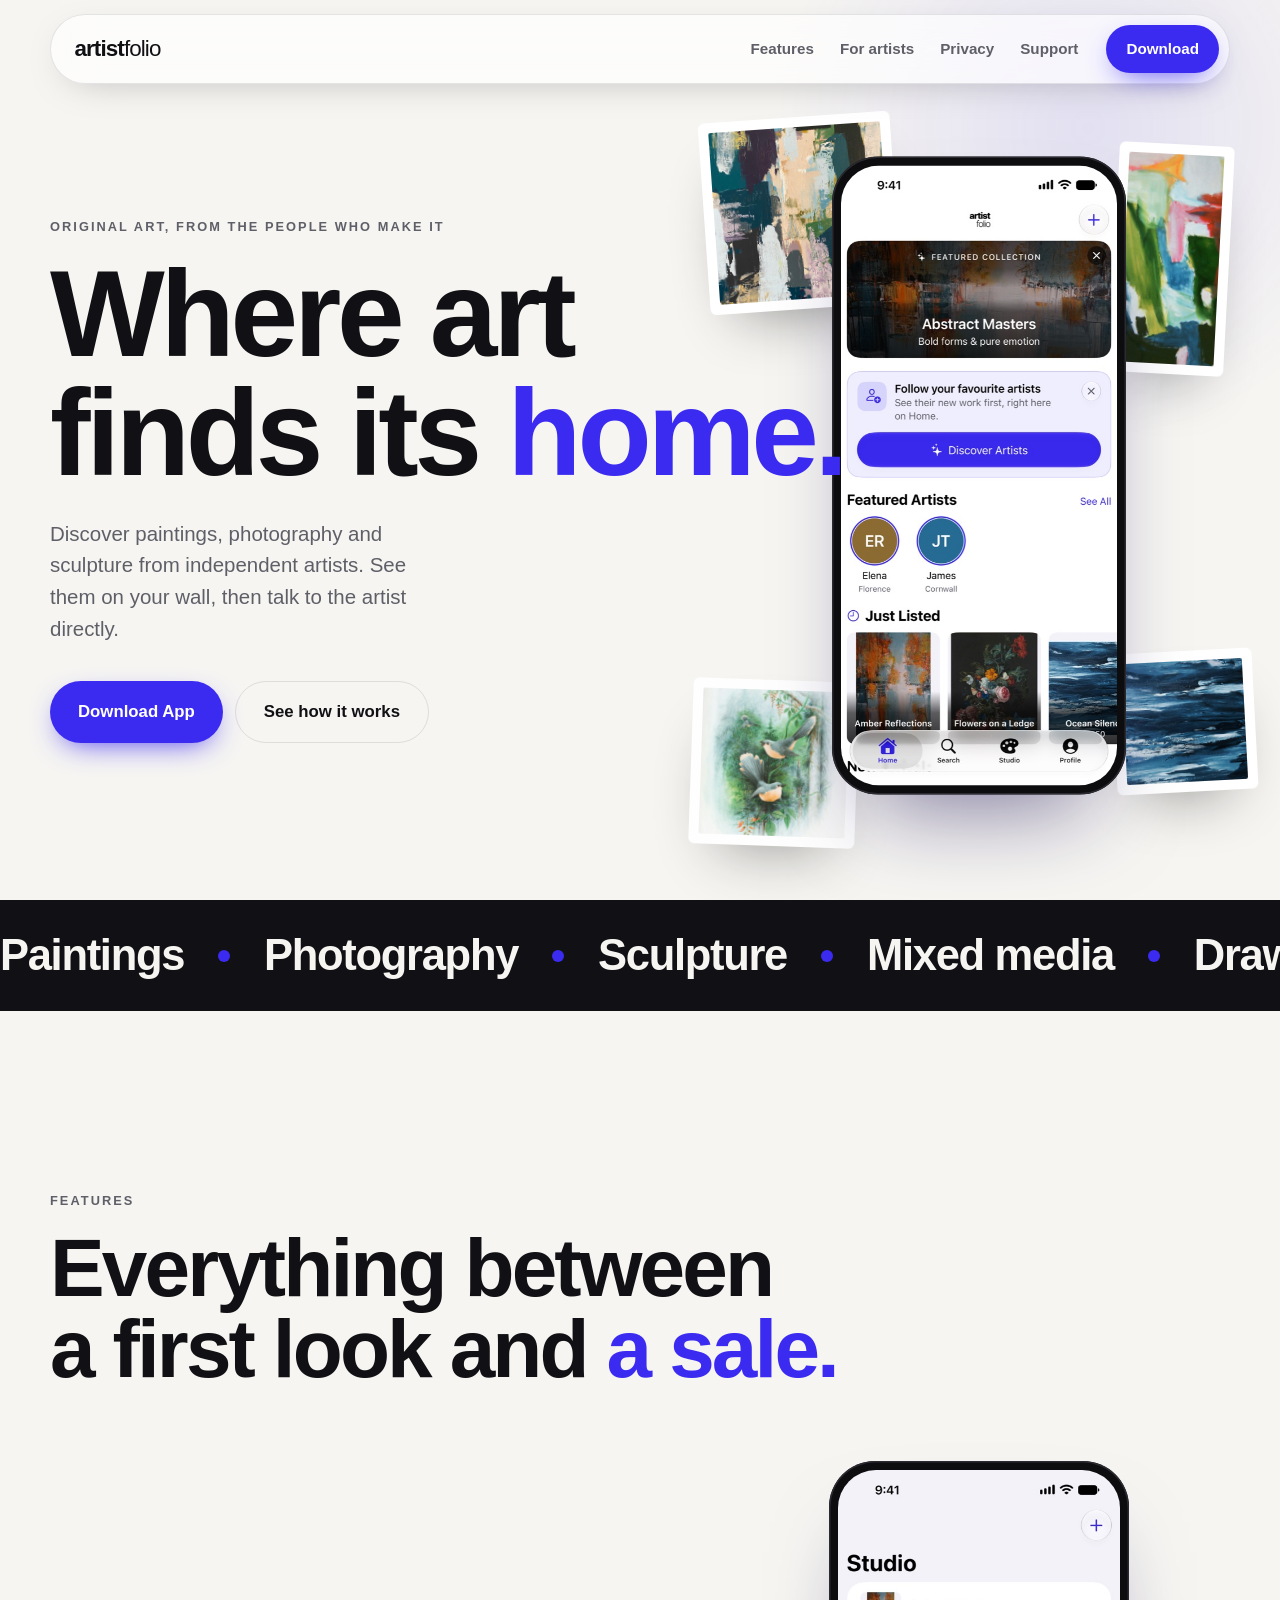
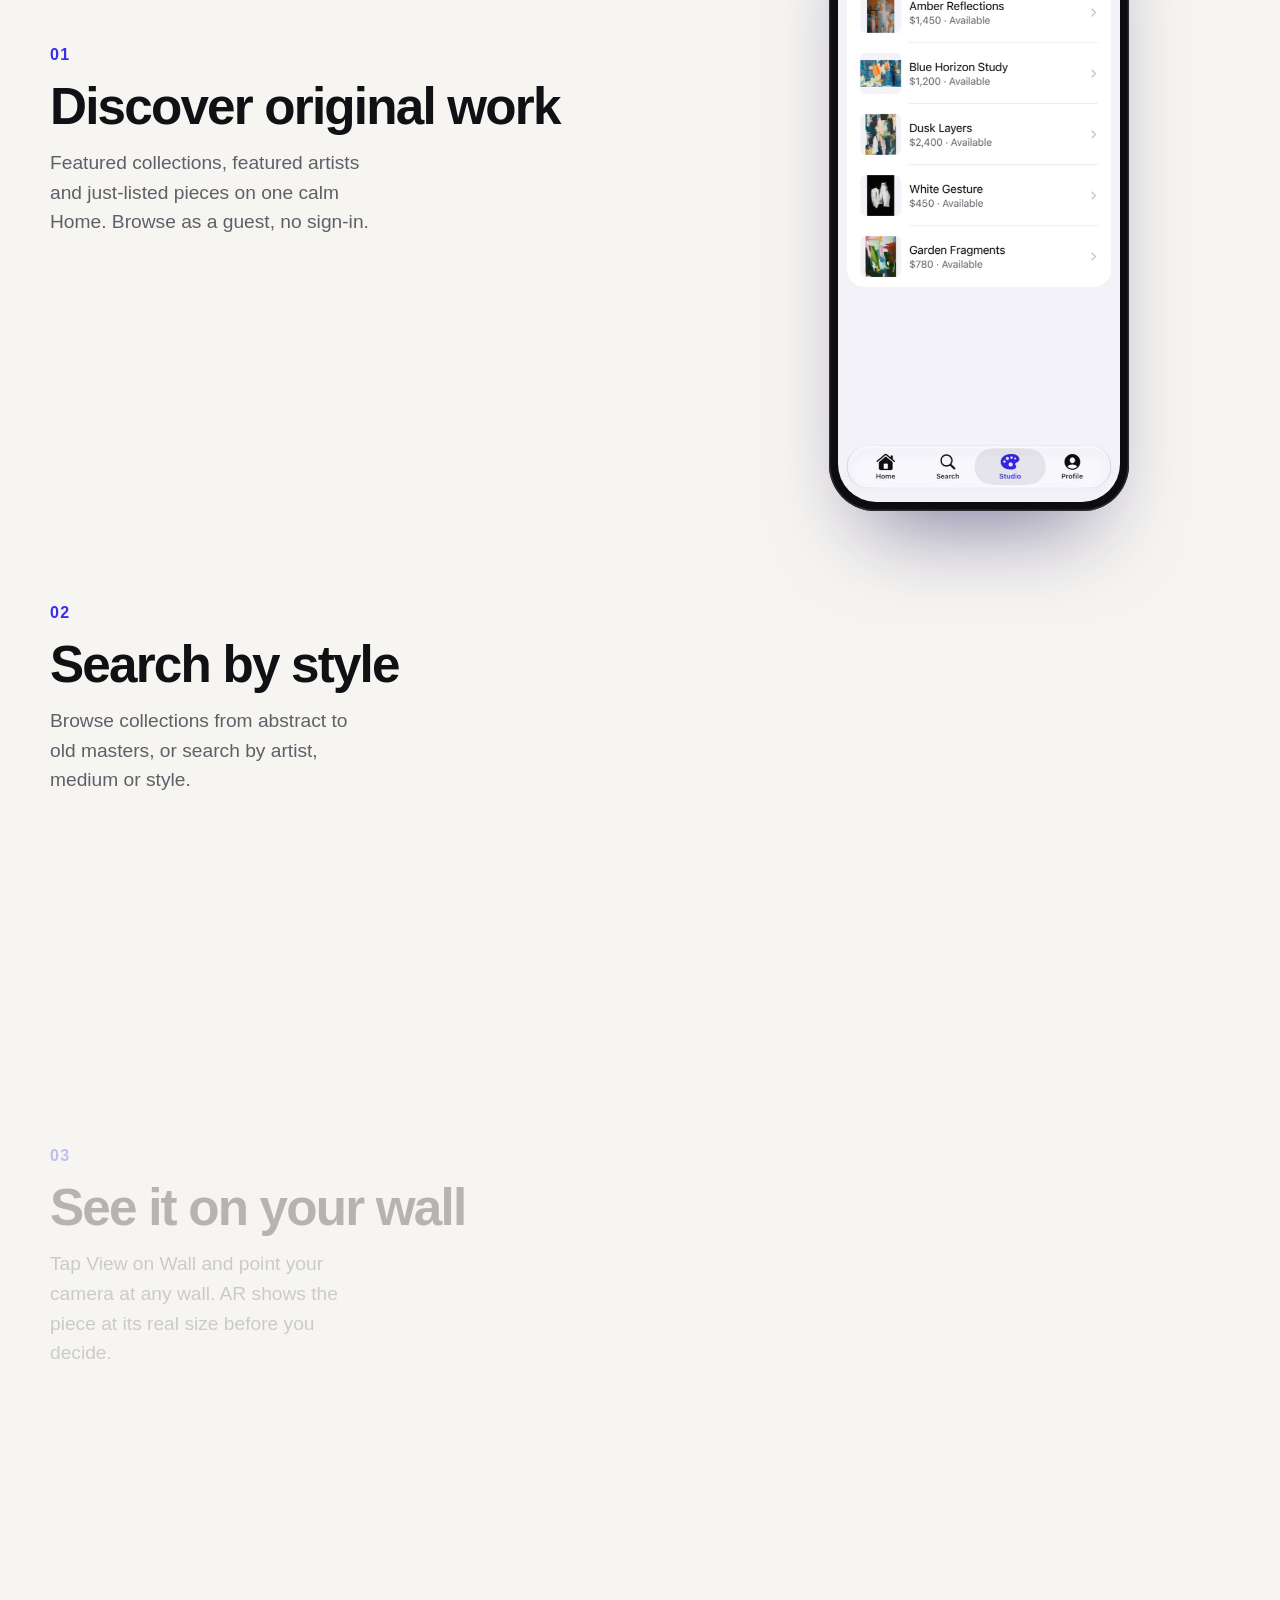
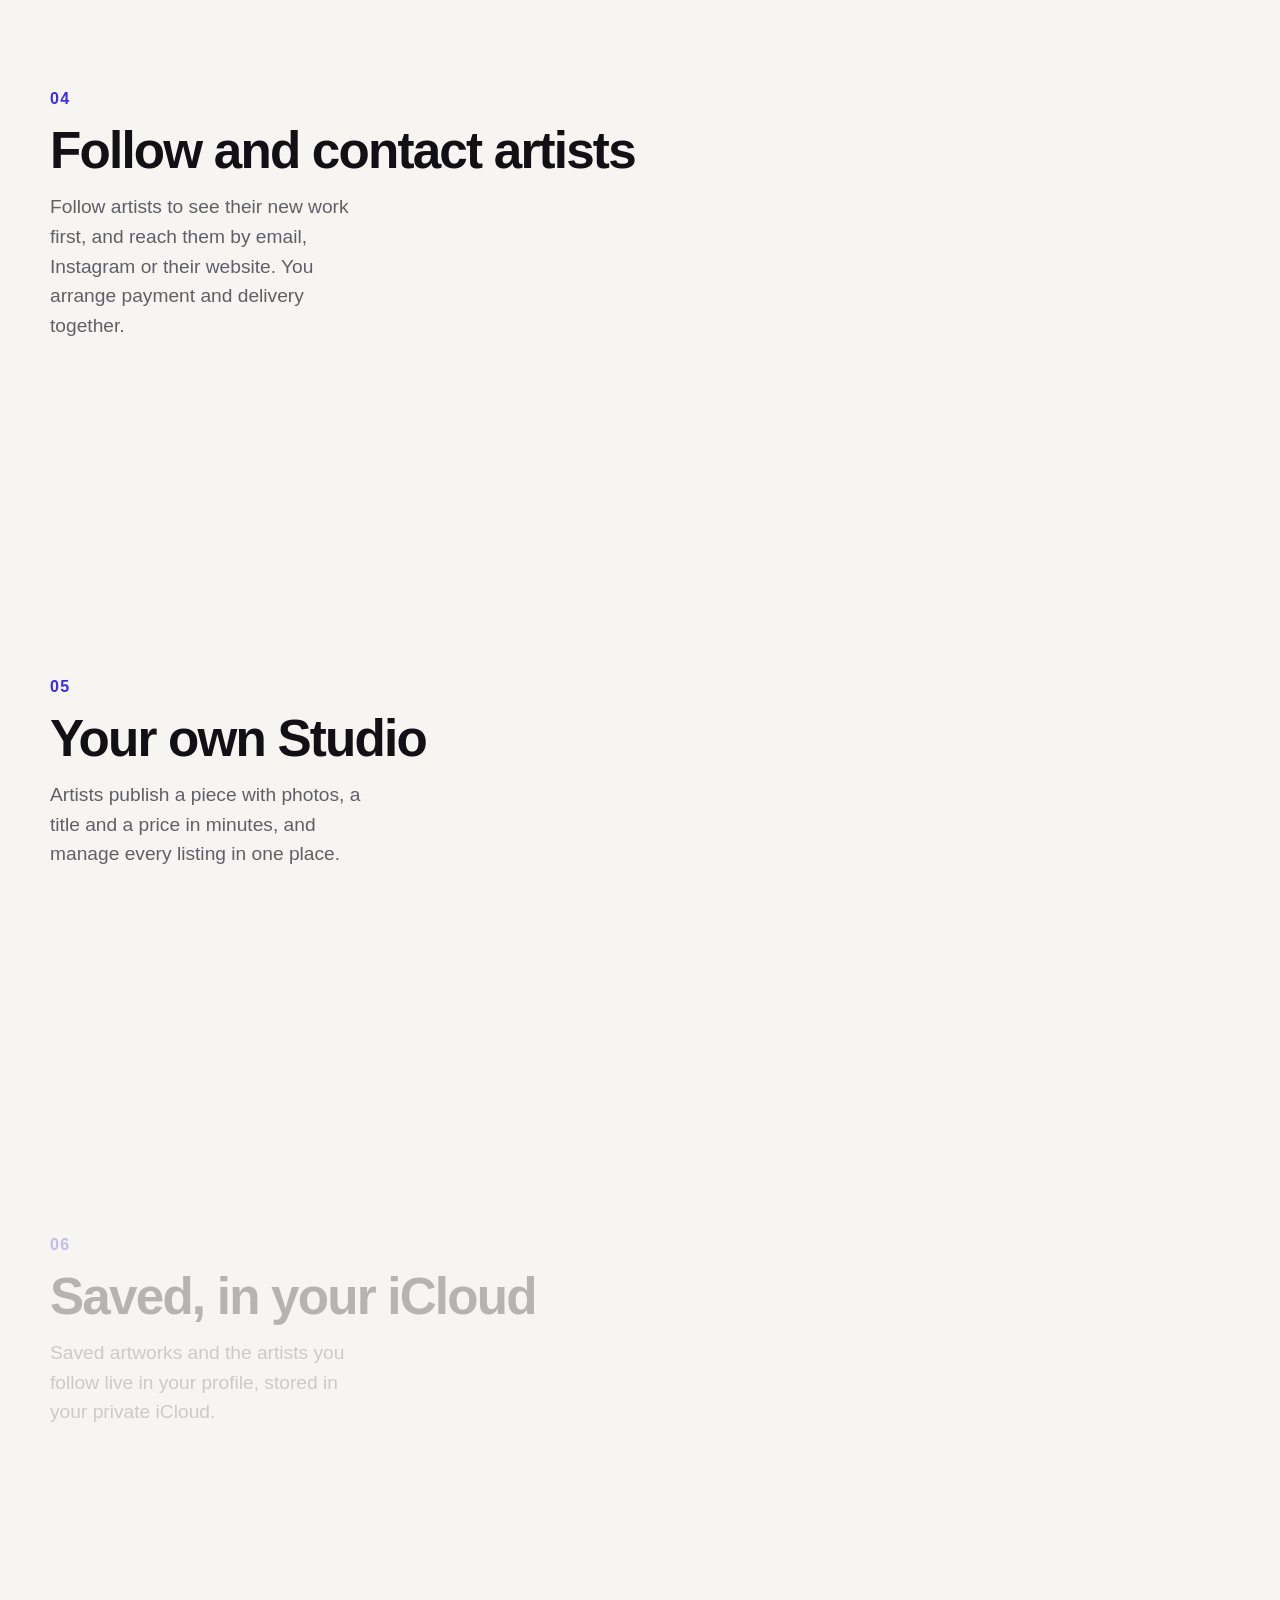
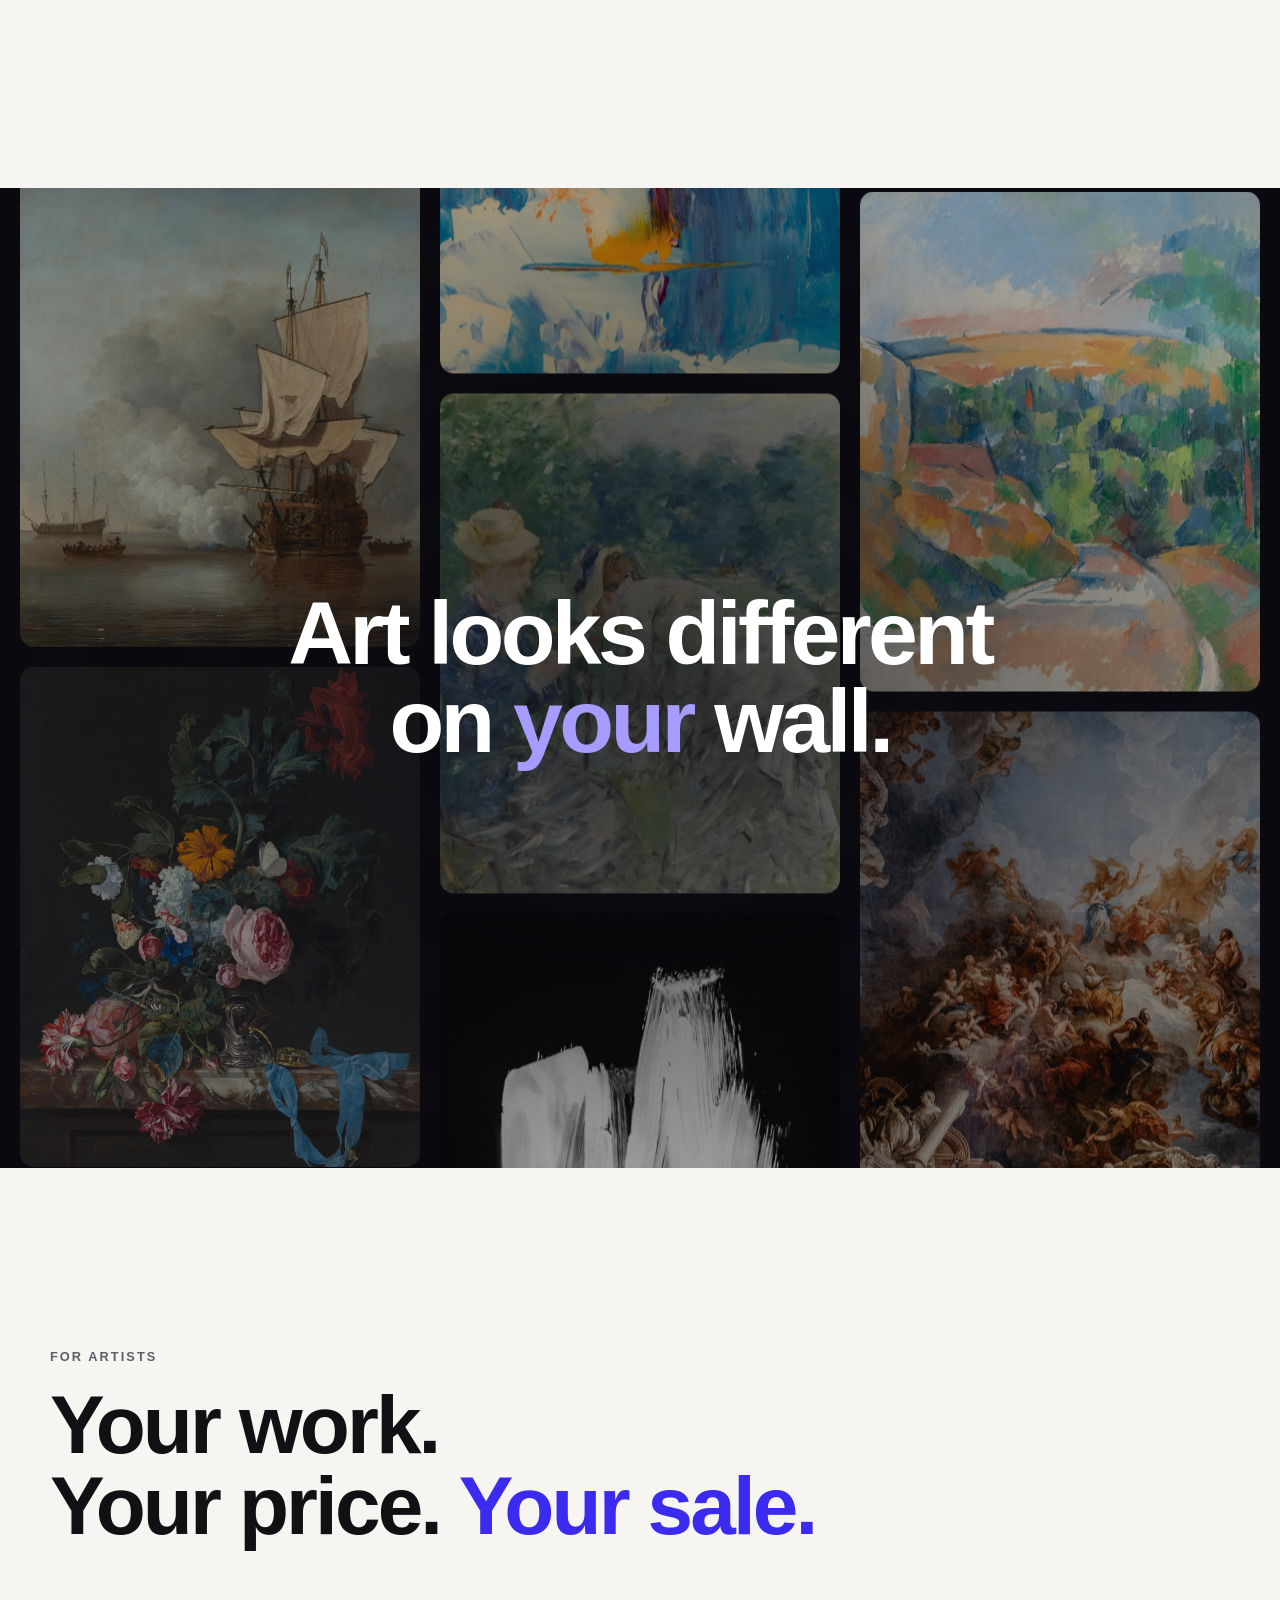
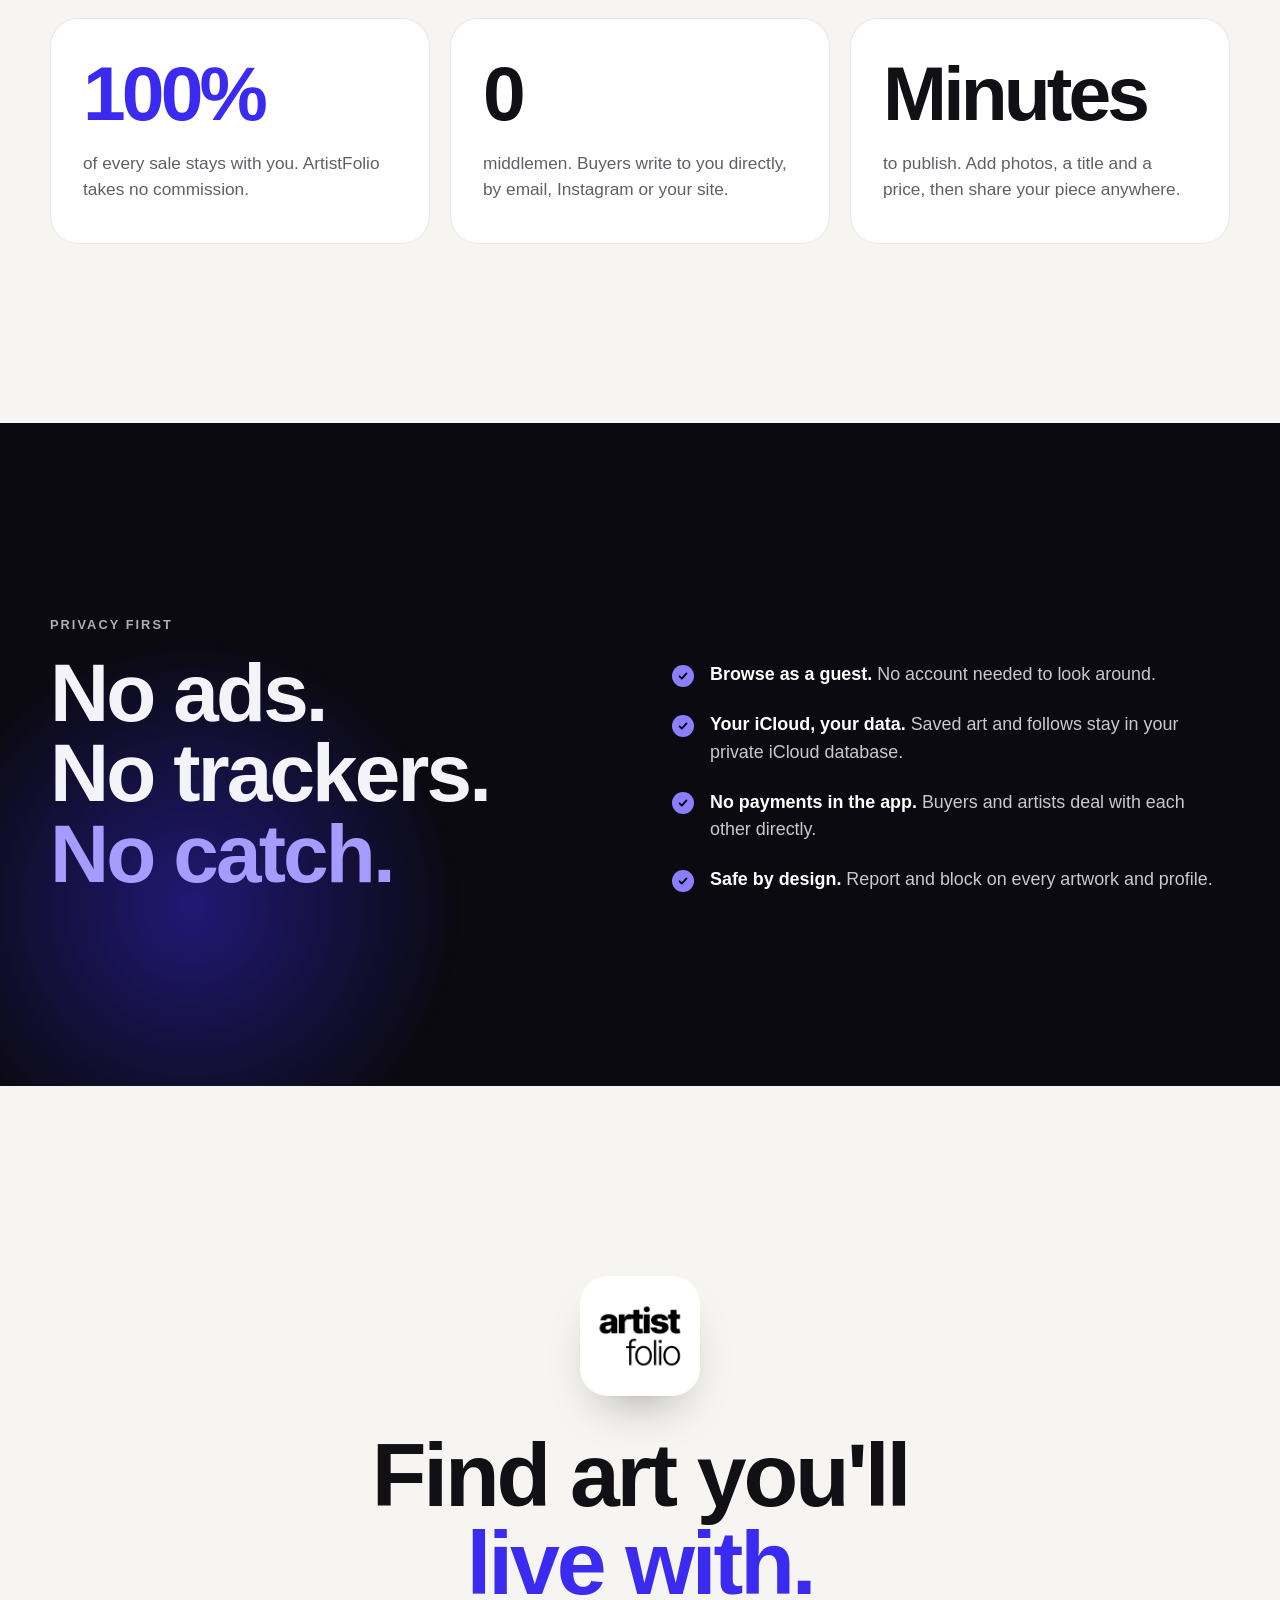
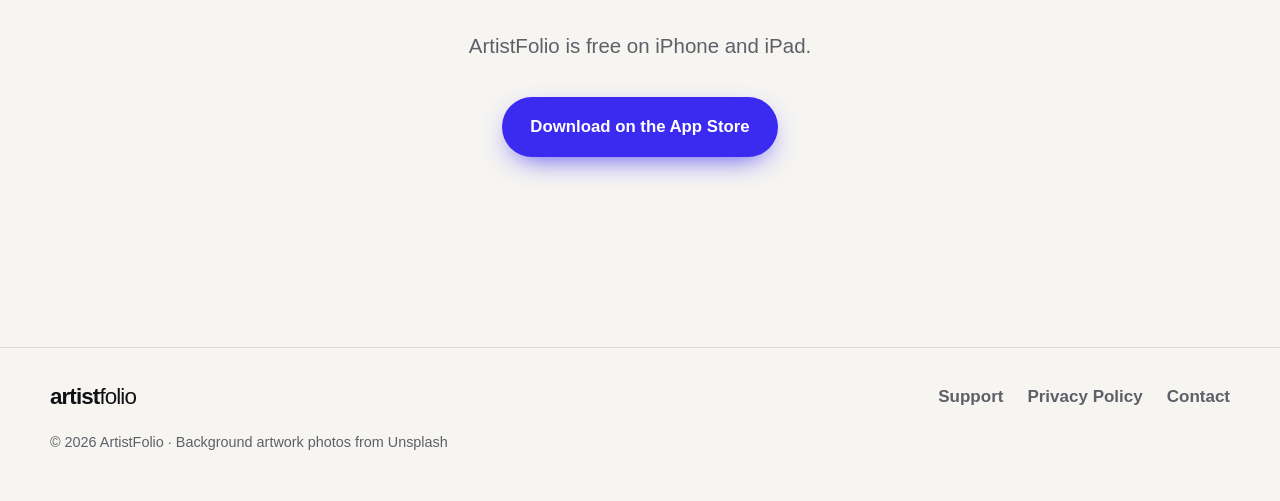
==== commit f90411da: "Link download buttons to the live App Store listing Co-Authored-By: Claude Opus 5.5 <noreply@anthrop" ====
--- a/index.html
+++ b/index.html
@@ -5,6 +5,7 @@
 <meta name="viewport" content="width=device-width, initial-scale=1, viewport-fit=cover">
 <title>ArtistFolio: discover and collect original art</title>
 <meta name="description" content="ArtistFolio connects independent artists with collectors. Discover original paintings, photography and sculpture, preview art on your wall in AR, and contact artists directly. No commission, no ads, no trackers.">
+<meta name="apple-itunes-app" content="app-id=6838094249">
 <meta name="theme-color" content="#f6f5f2" media="(prefers-color-scheme: light)">
 <meta name="theme-color" content="#0b0a10" media="(prefers-color-scheme: dark)">
 <meta property="og:title" content="ArtistFolio">
@@ -32,7 +33,7 @@
       <a href="#privacy">Privacy</a>
       <a href="support.html">Support</a>
     </nav>
-    <a class="btn btn-primary nav-cta" href="#download">Get the app</a>
+    <a class="btn btn-primary nav-cta" href="https://apps.apple.com/us/app/artistfolio/id6838094249">Download</a>
   </div>
 </header>
 
@@ -52,7 +53,7 @@
     <h1>Where art<br>finds its <em>home.</em></h1>
     <p class="lead">Discover paintings, photography and sculpture from independent artists. See them on your wall, then talk to the artist directly.</p>
     <div class="hero-actions">
-      <a class="btn btn-primary btn-lg" href="#download">Get ArtistFolio</a>
+      <a class="btn btn-primary btn-lg" href="https://apps.apple.com/us/app/artistfolio/id6838094249">Download App</a>
       <a class="btn btn-ghost btn-lg" href="#features">See how it works</a>
     </div>
   </div>
@@ -171,7 +172,7 @@
     <img class="cta-logo" src="img/logo.png" alt="" width="520" height="520">
     <h2>Find art you'll<br><em>live with.</em></h2>
     <p class="lead">ArtistFolio is free on iPhone and iPad.</p>
-    <a class="btn btn-primary btn-lg" href="mailto:artistfolio.app@gmail.com?subject=ArtistFolio%20launch">Coming soon to the App Store</a>
+    <a class="btn btn-primary btn-lg" href="https://apps.apple.com/us/app/artistfolio/id6838094249">Download on the App Store</a>
   </div>
 </section>
 
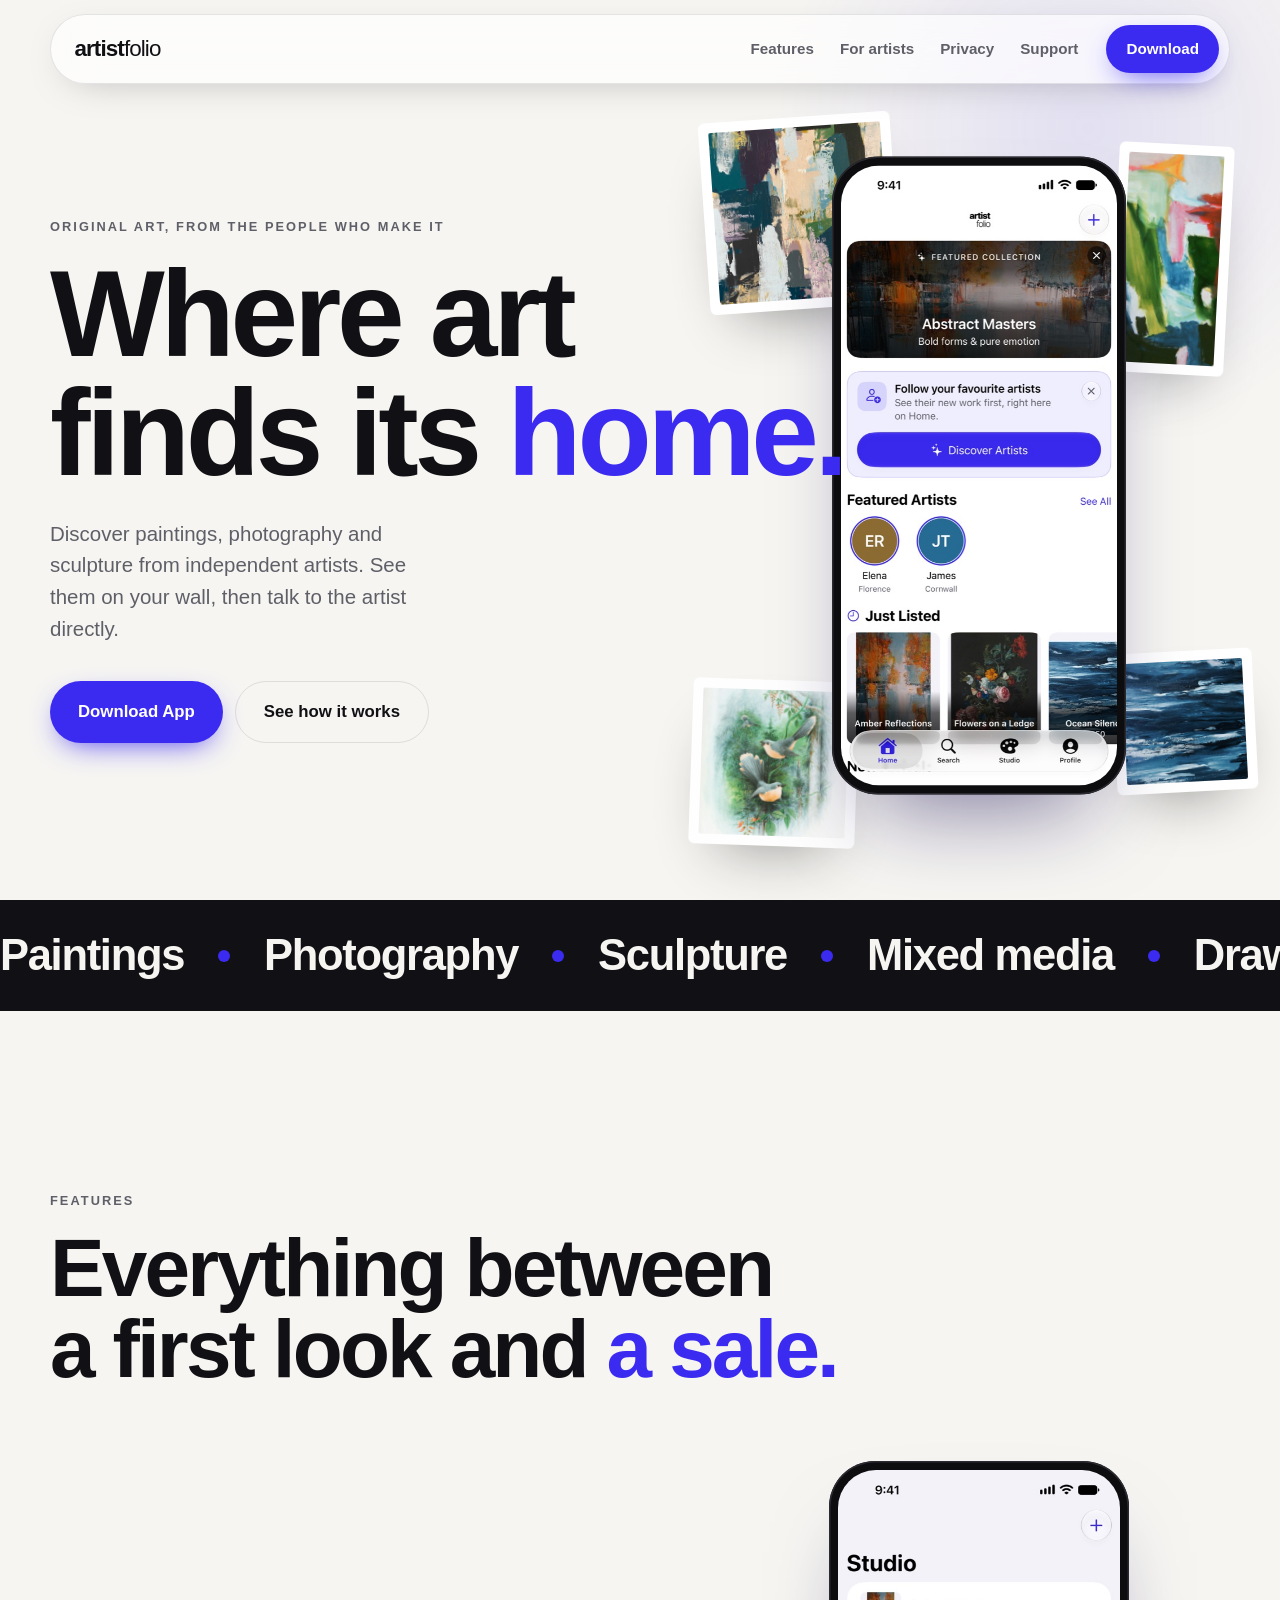
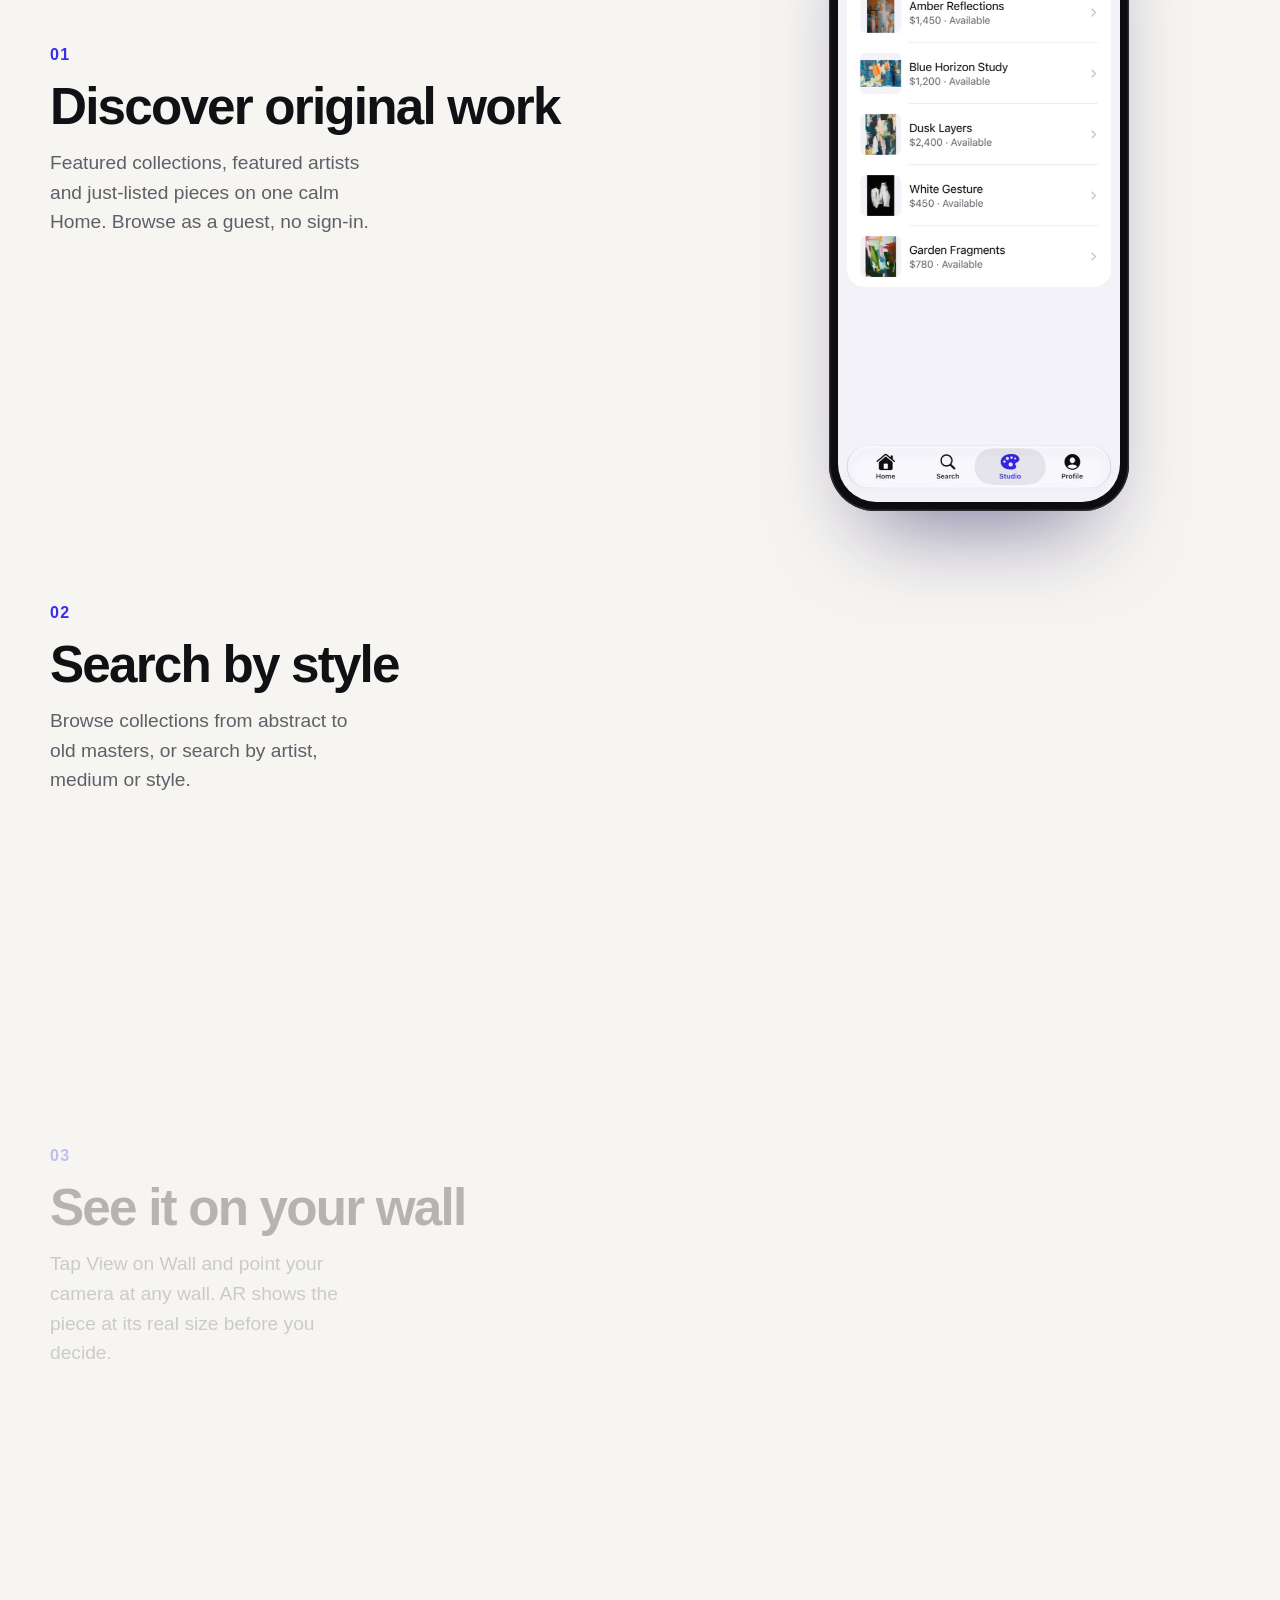
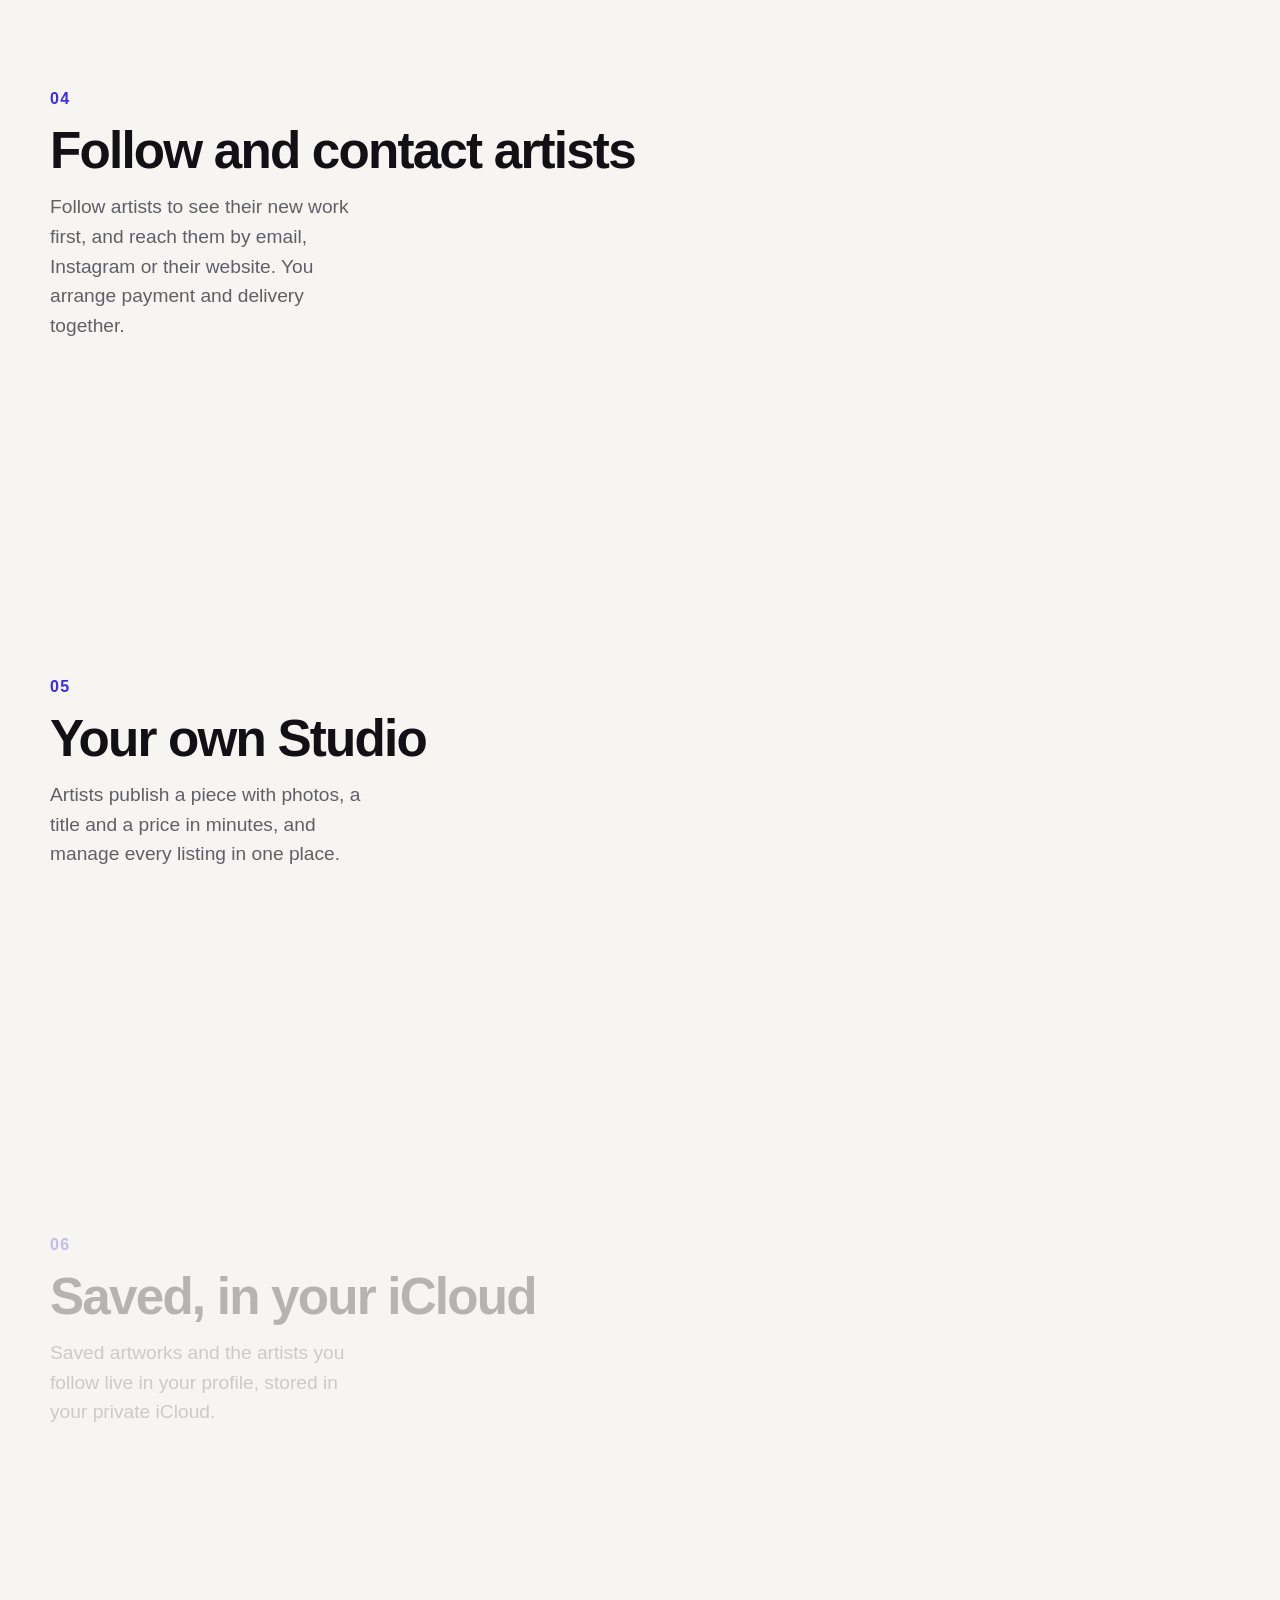
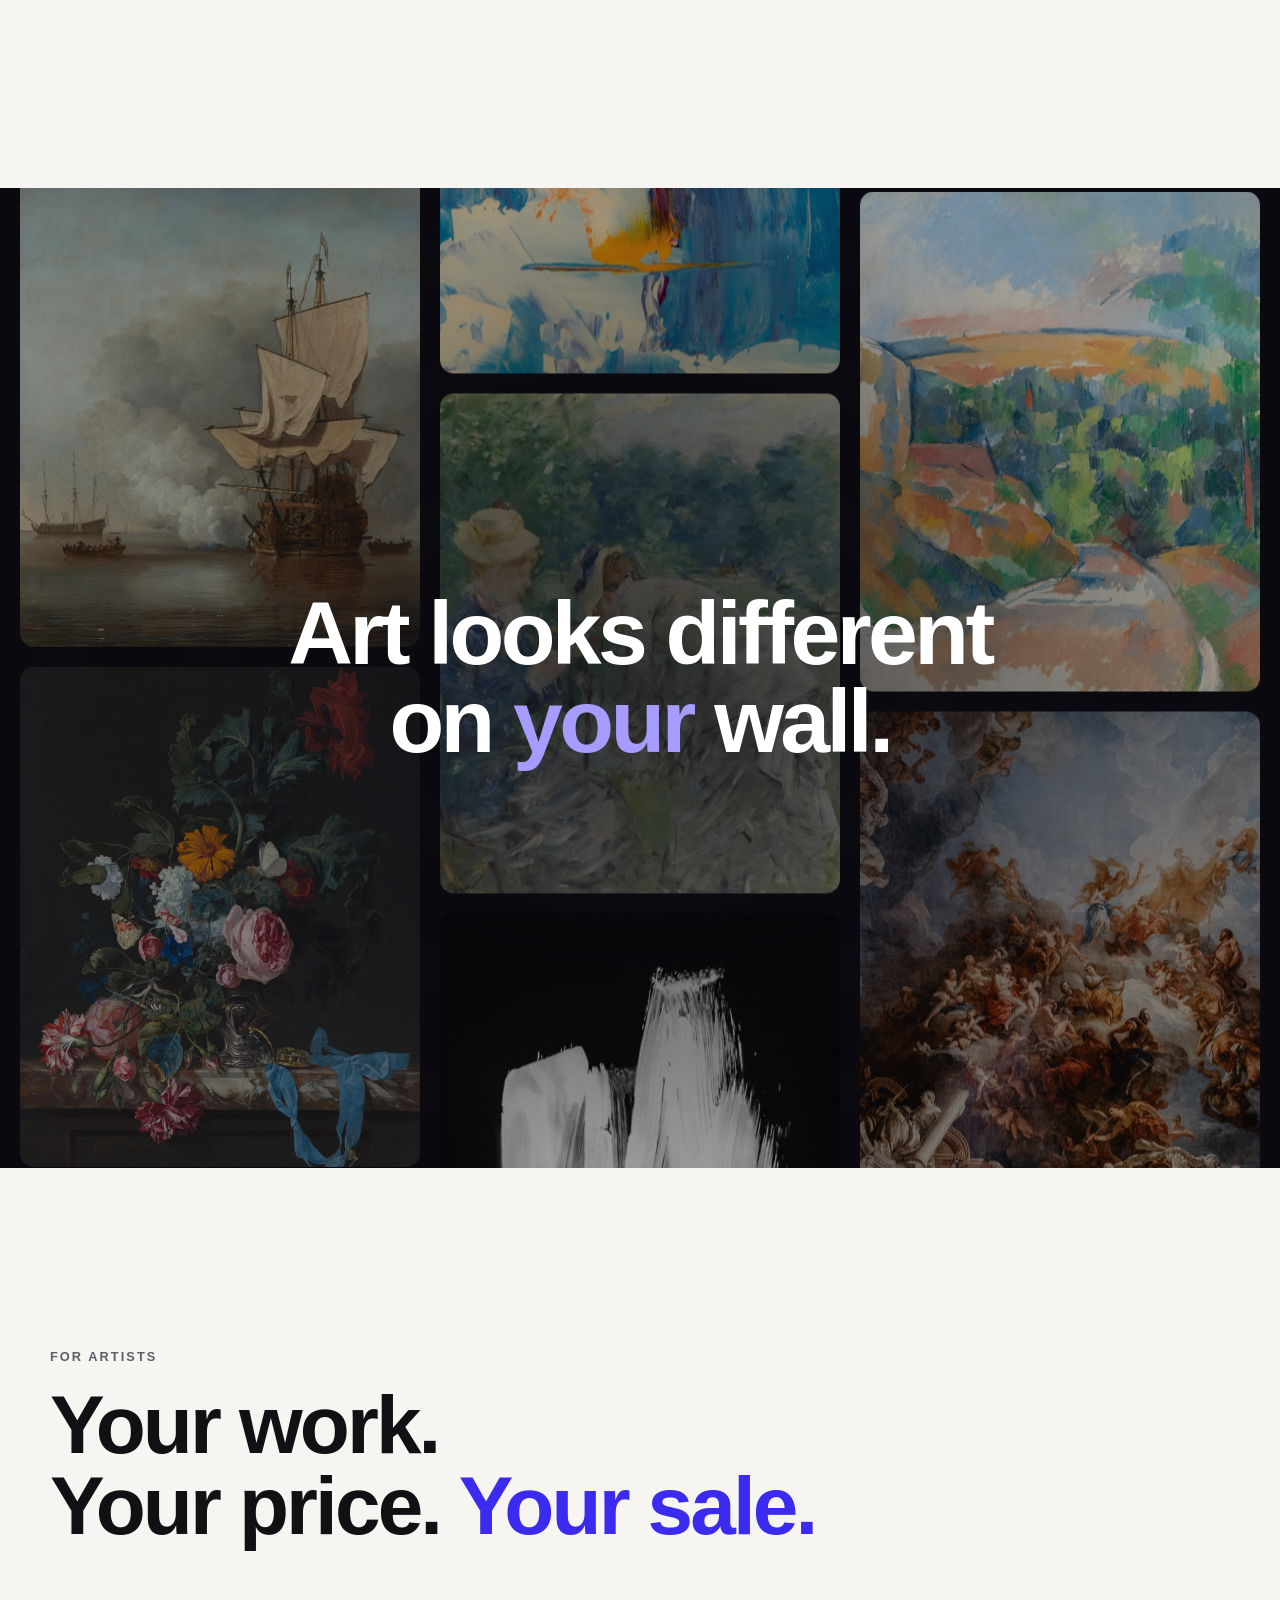
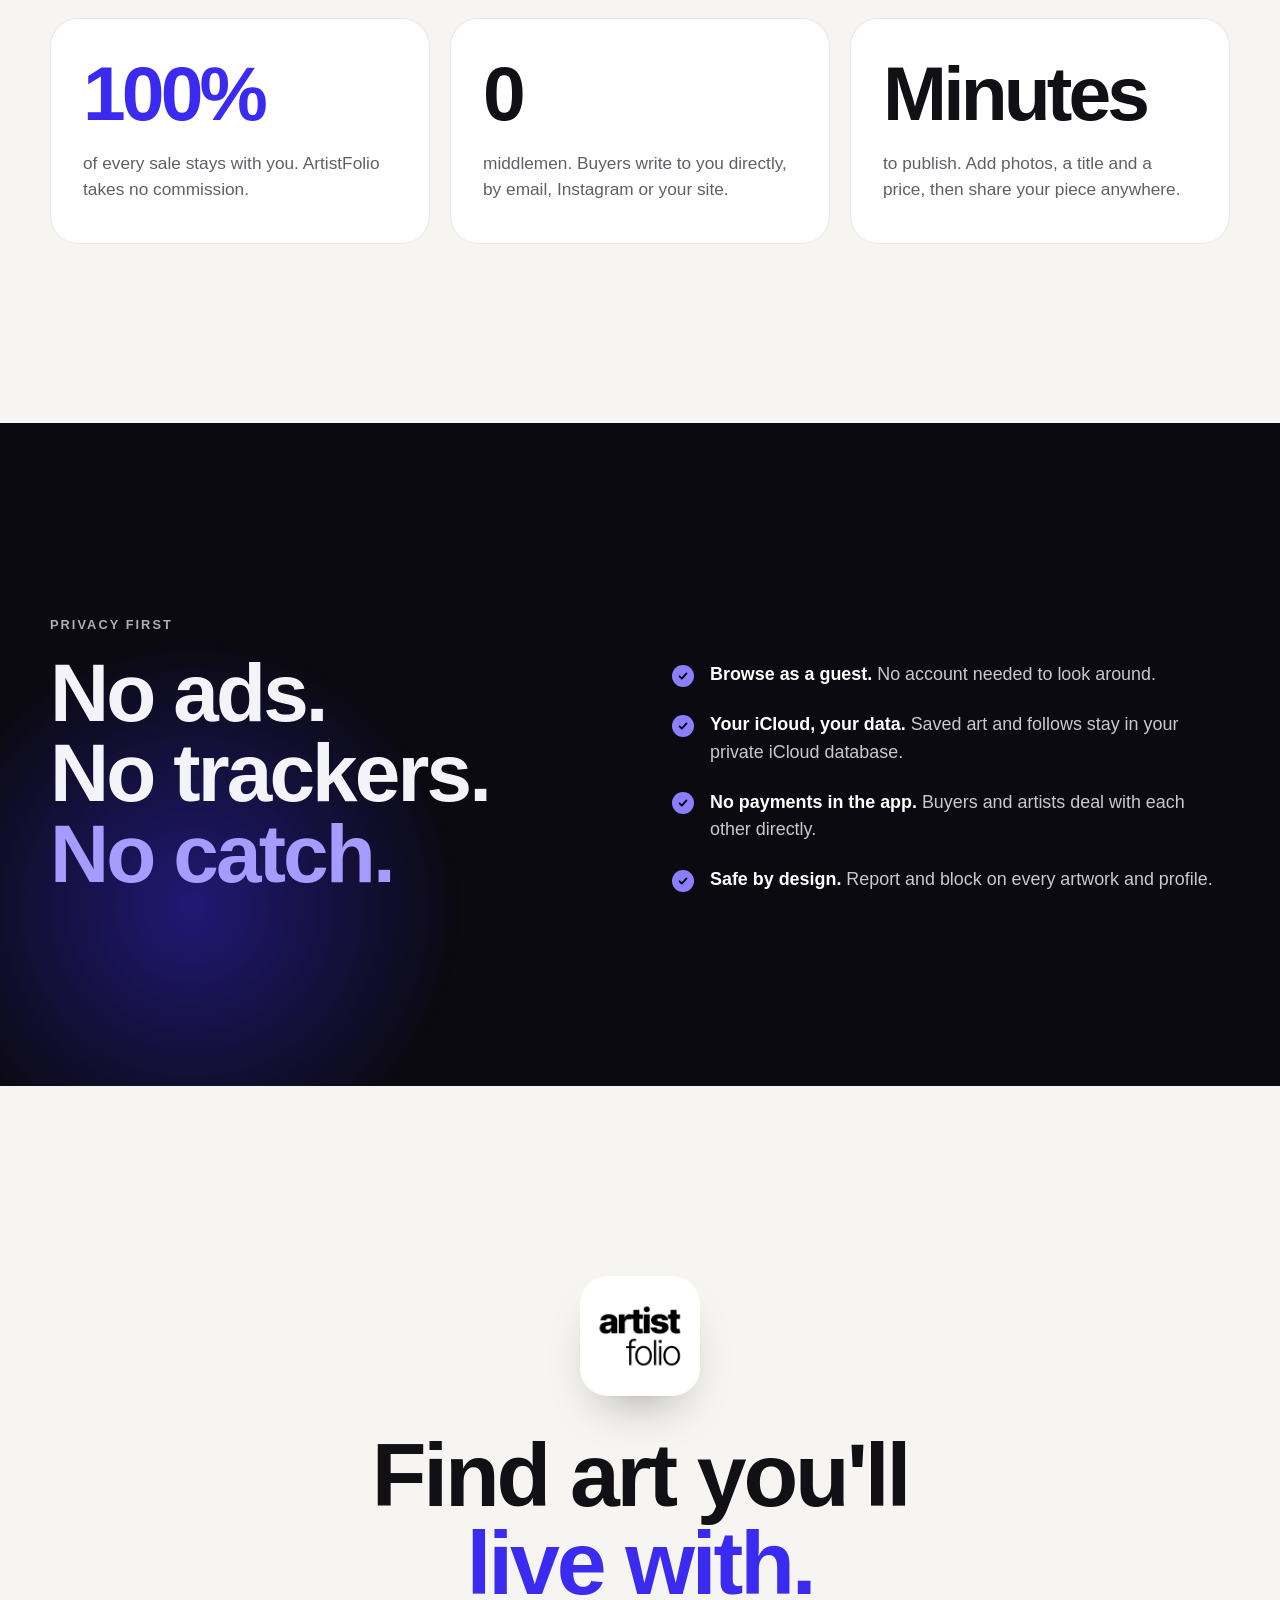
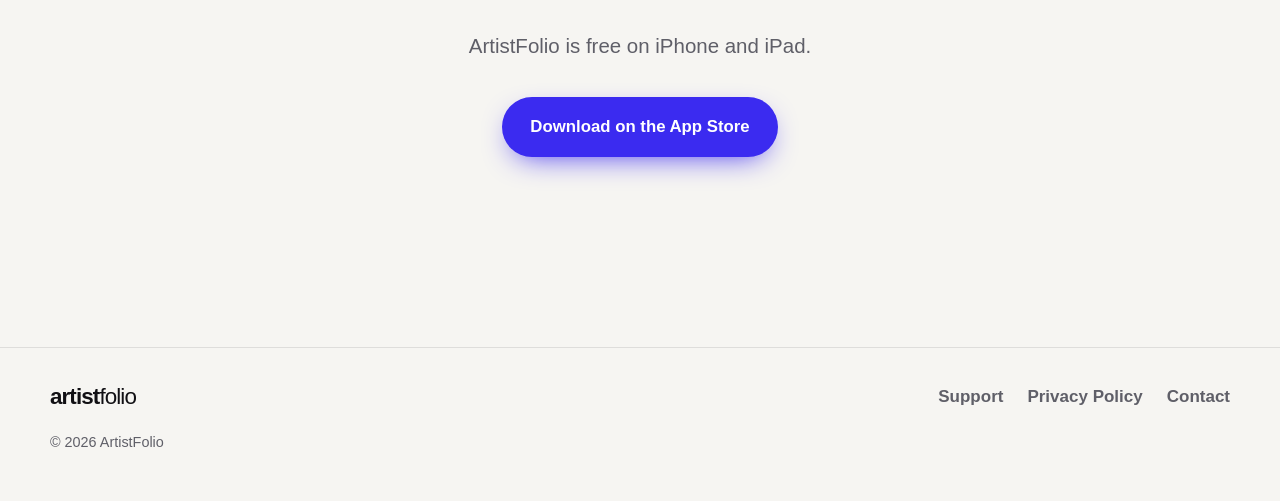
==== commit 8988764c: "Remove Unsplash credit from footer Co-Authored-By: Claude Opus 5.5 <noreply@anthropic.com>" ====
--- a/index.html
+++ b/index.html
@@ -186,7 +186,7 @@
       <a href="privacy.html">Privacy Policy</a>
       <a href="mailto:artistfolio.app@gmail.com">Contact</a>
     </nav>
-    <p>© 2026 ArtistFolio · Background artwork photos from Unsplash</p>
+    <p>© 2026 ArtistFolio</p>
   </div>
 </footer>
 </body>
